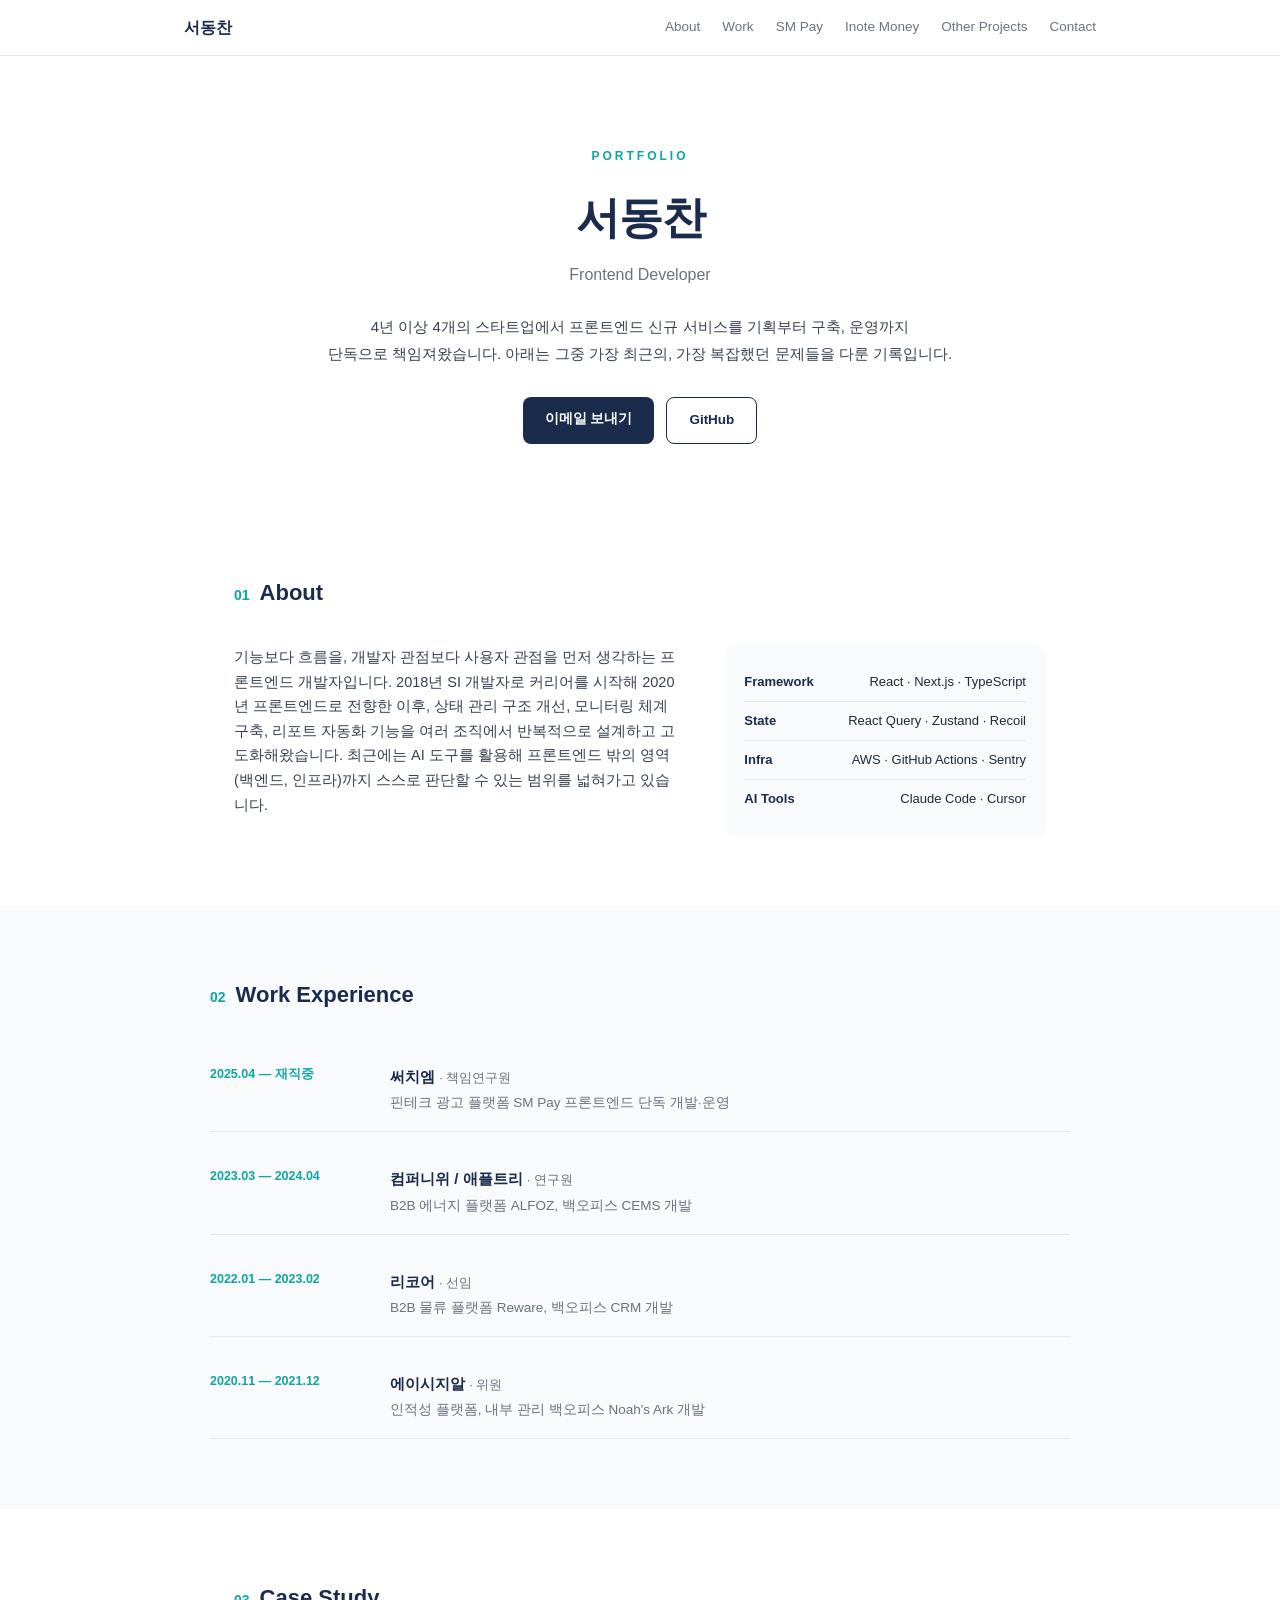
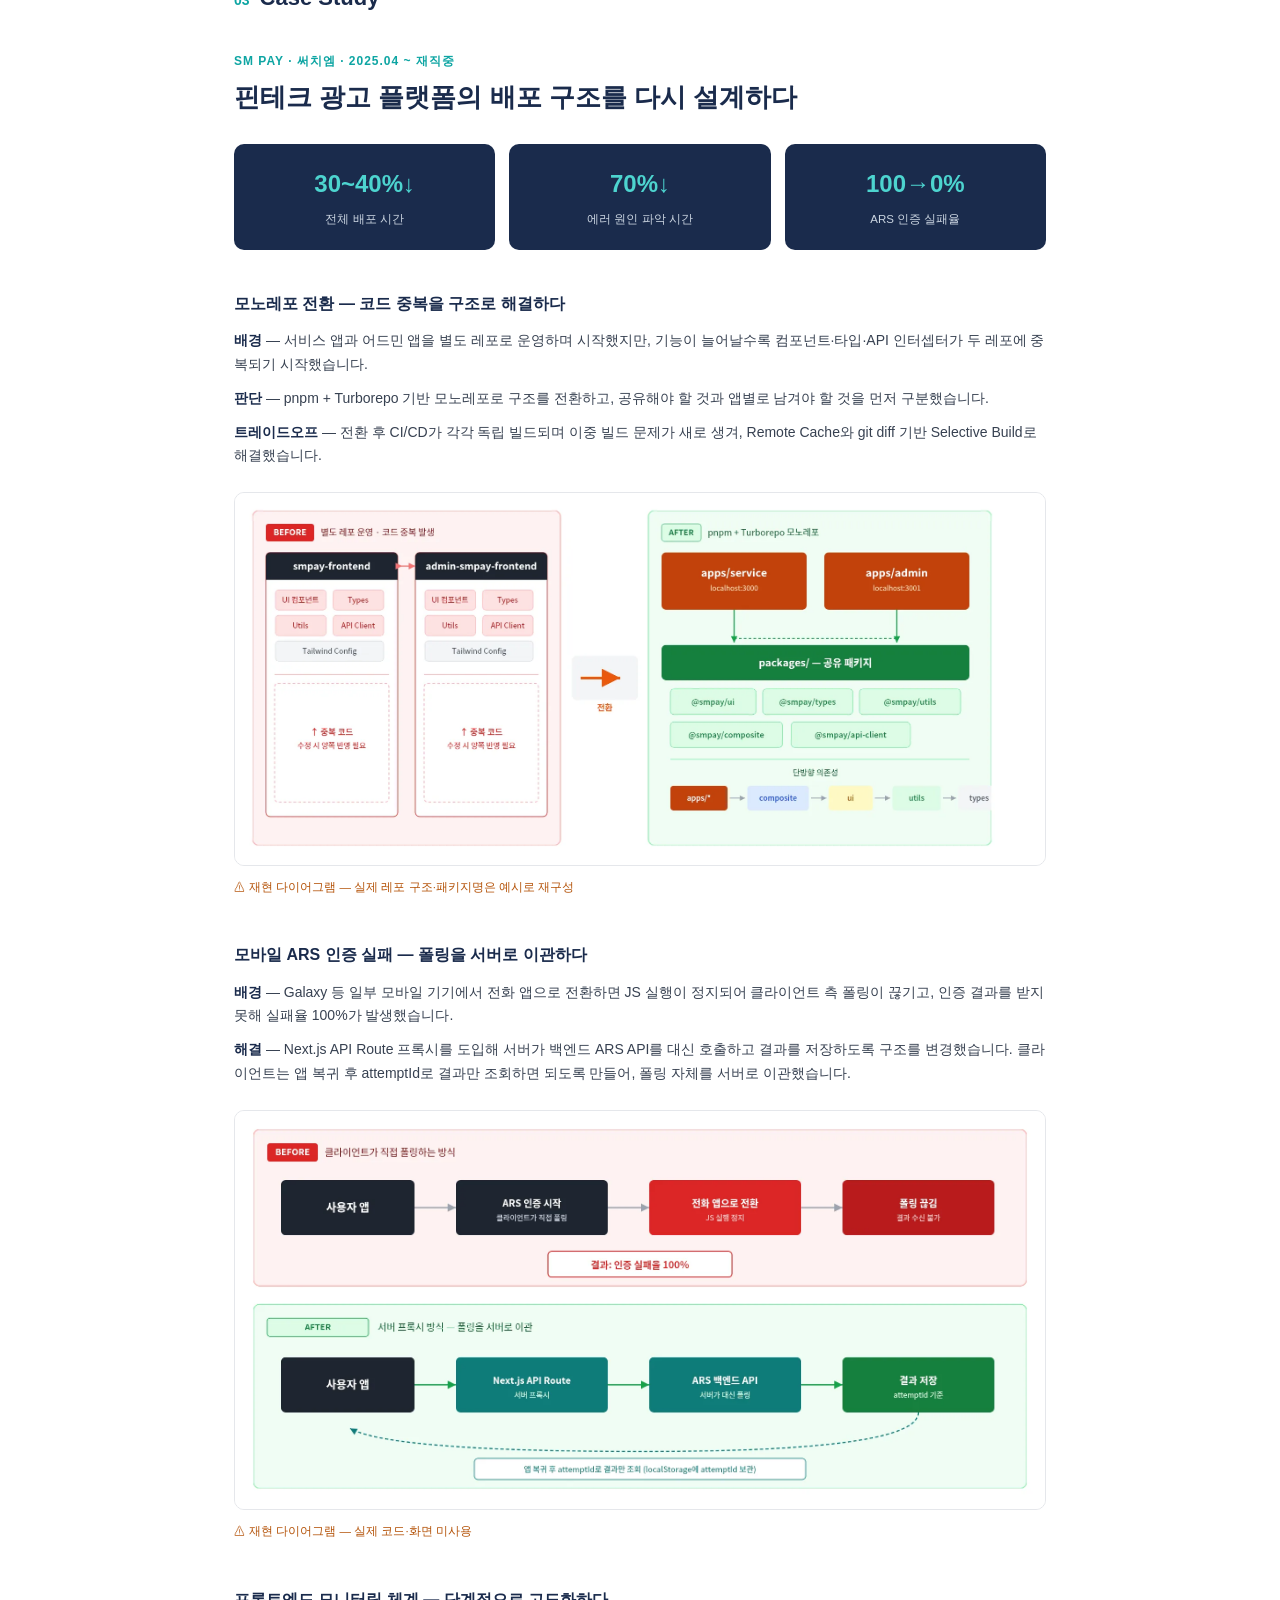
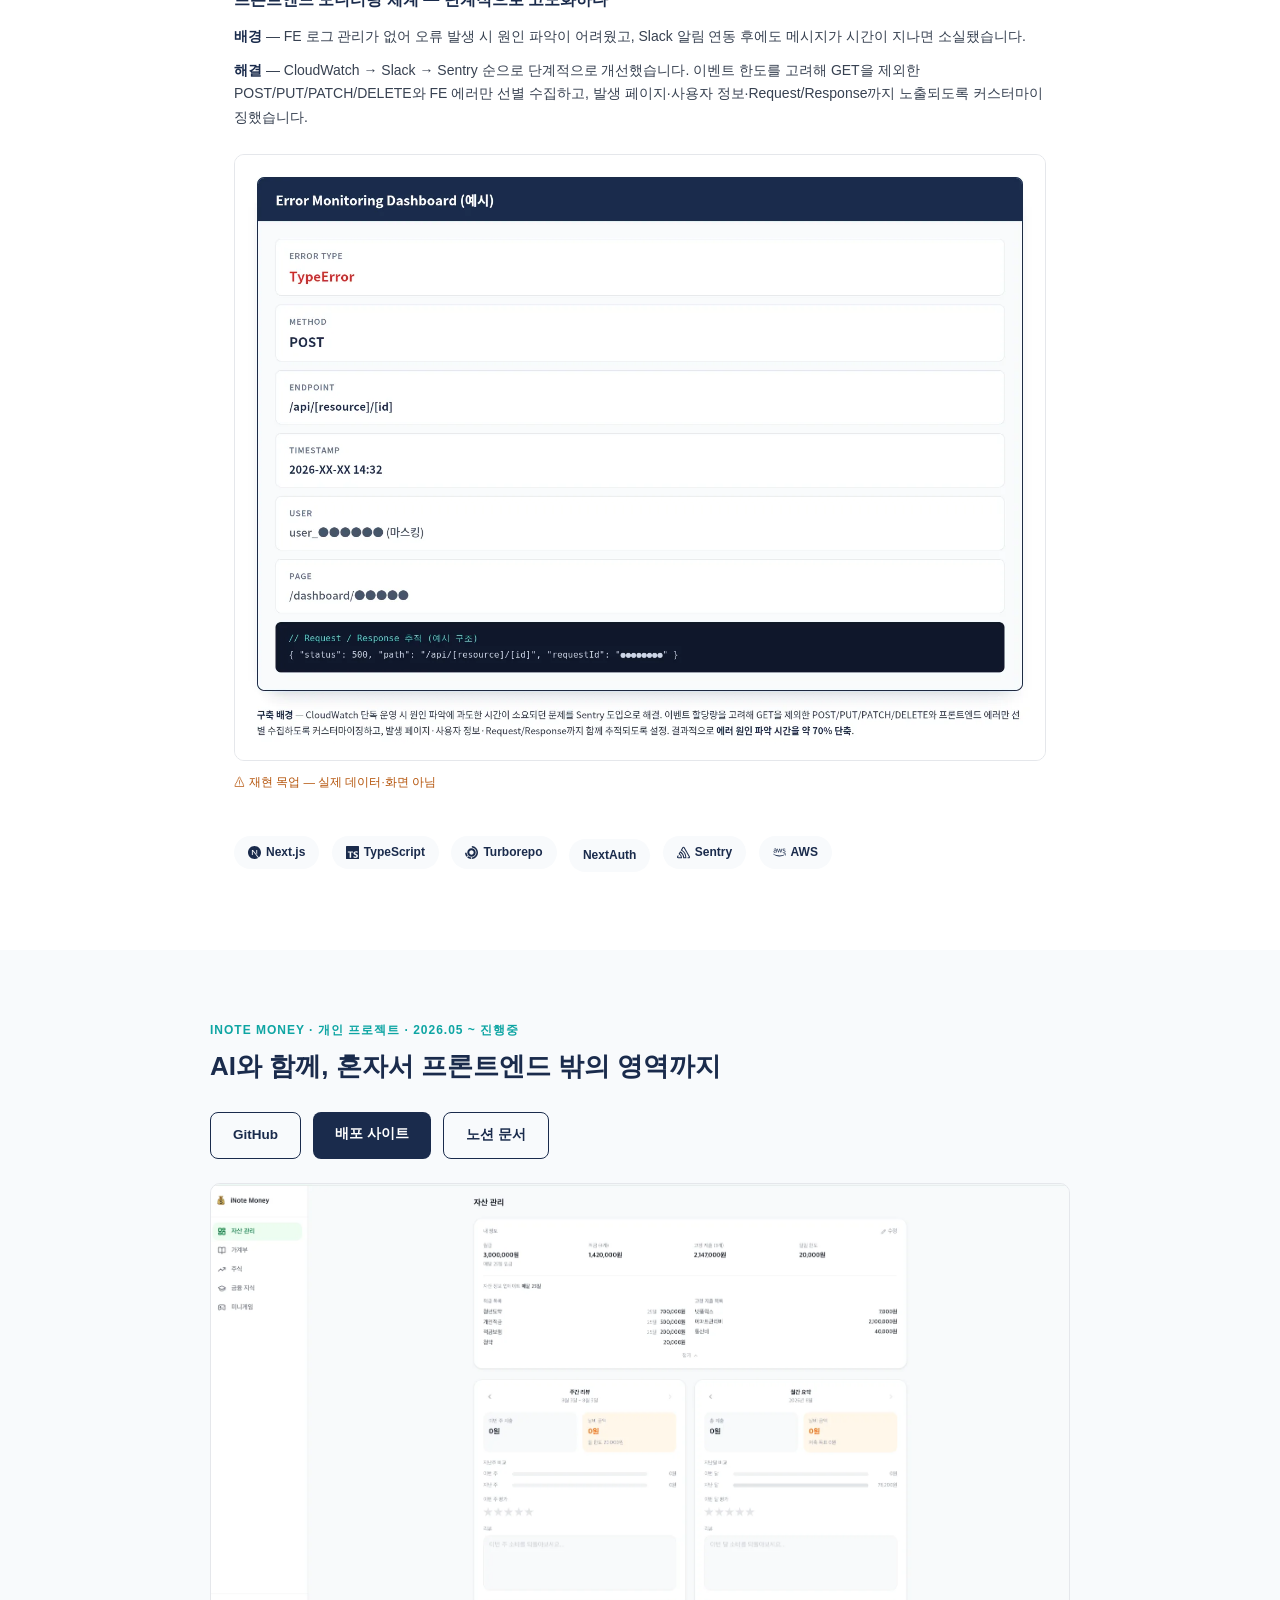
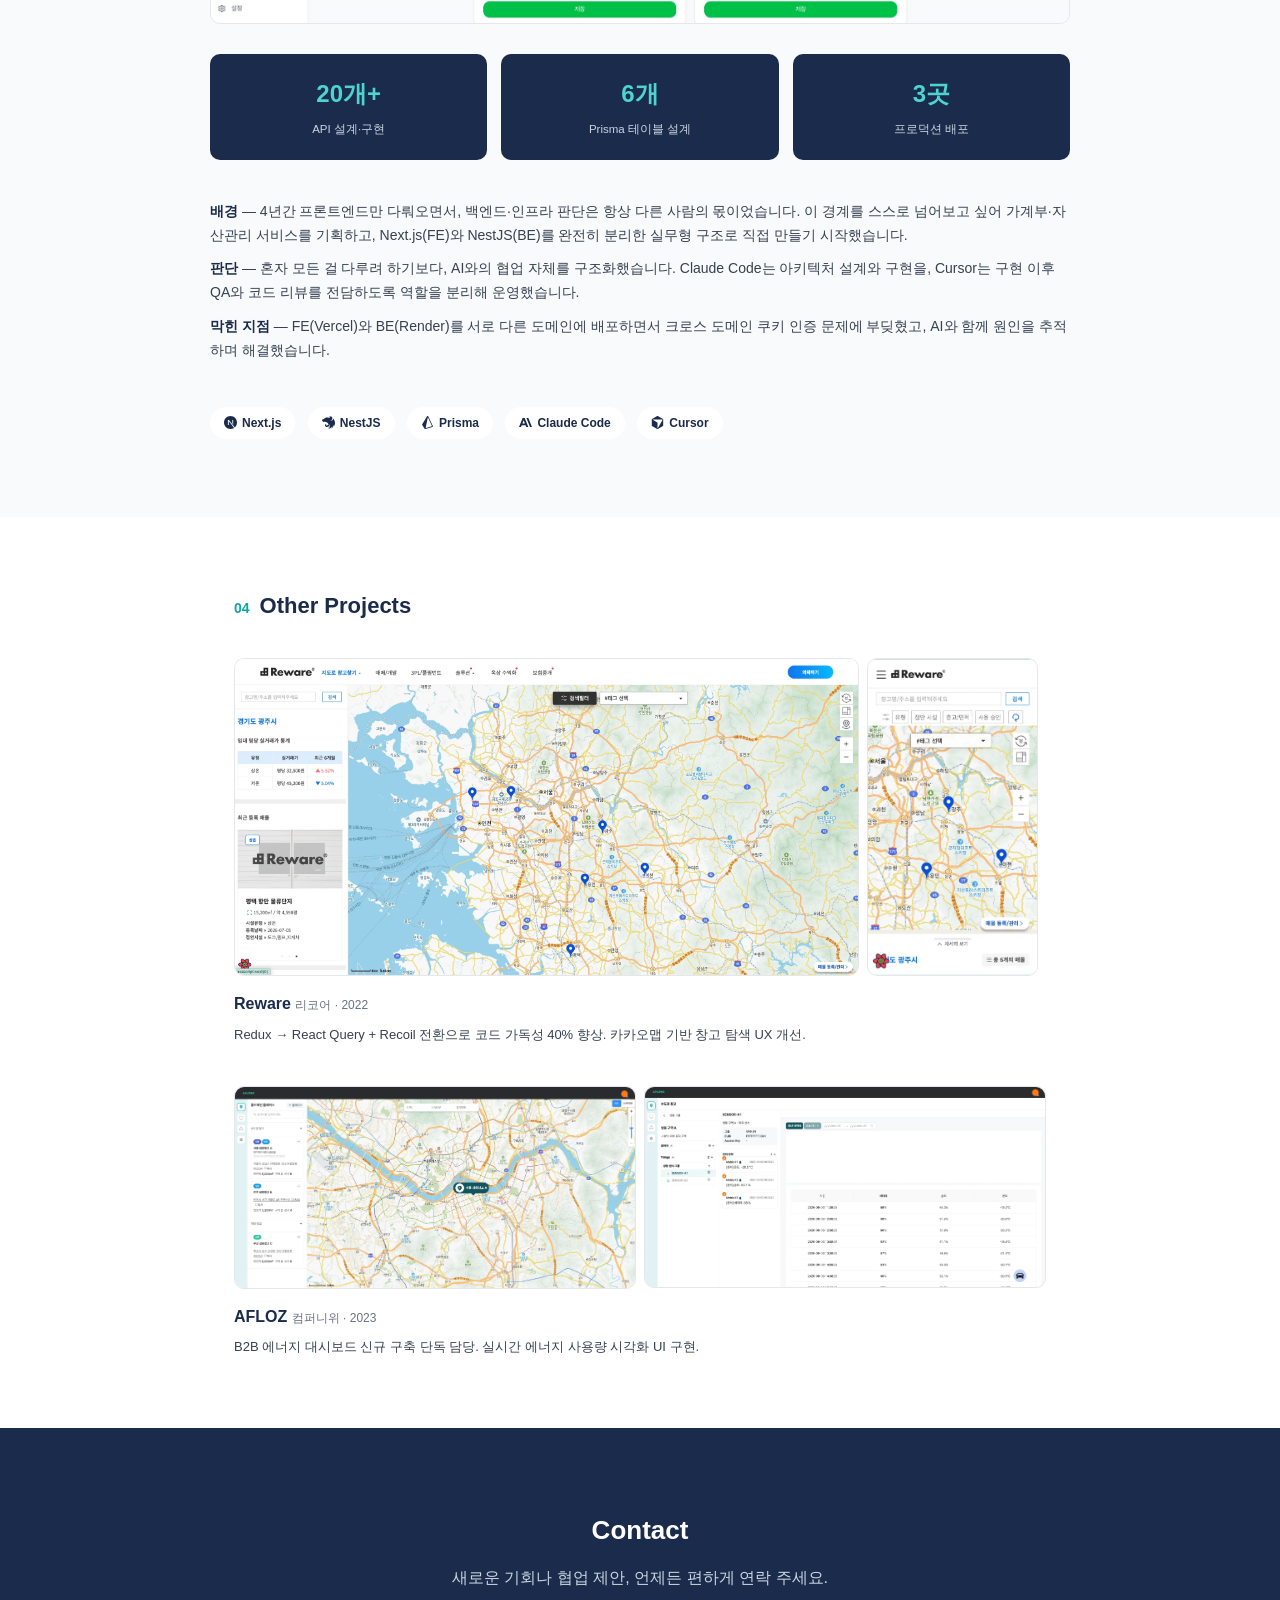
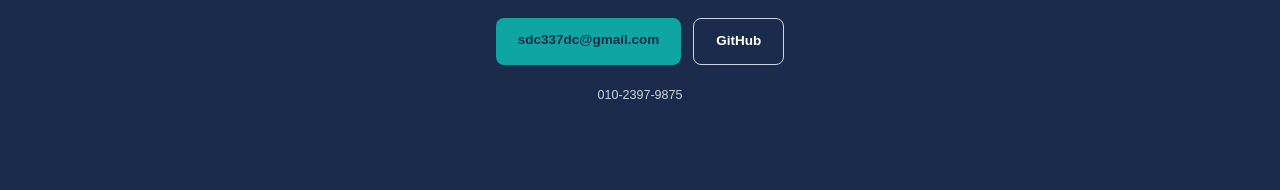
==== v1/index.html @ 62ad6434 "feat: 새 템플릿 스타일 메인 페이지로 교체, 기존 디자인은 /v1로 이동 - 이미지 자산을 PNG에서 WebP로 전환 (약 22.6MB → 886KB, 96% 절감), laz" ====
<!DOCTYPE html>
<html lang="ko">
<head>
<meta charset="UTF-8">
<meta name="viewport" content="width=device-width, initial-scale=1.0">
<title>서동찬 | Frontend Developer Portfolio</title>
<link rel="stylesheet" href="../style.css?v=5">
</head>
<body>

<nav id="navbar">
  <div class="nav-inner">
    <a href="#top" class="logo">서동찬</a>
    <div class="nav-links">
      <a href="#about">About</a>
      <a href="#work">Work</a>
      <a href="#smpay">SM Pay</a>
      <a href="#inote">Inote Money</a>
      <a href="#others">Other Projects</a>
      <a href="#contact">Contact</a>
    </div>
  </div>
</nav>

<header id="top" class="hero">
  <p class="eyebrow">PORTFOLIO</p>
  <h1>서동찬</h1>
  <p class="role">Frontend Developer</p>
  <p class="statement">
    4년 이상 4개의 스타트업에서 프론트엔드 신규 서비스를 기획부터 구축, 운영까지<br class="br-desktop">
    단독으로 책임져왔습니다. 아래는 그중 가장 최근의, 가장 복잡했던 문제들을 다룬 기록입니다.
  </p>
  <div class="hero-links">
    <a href="mailto:sdc337dc@gmail.com" class="btn btn-primary">이메일 보내기</a>
    <a href="https://github.com/seo337dc" target="_blank" class="btn btn-ghost">GitHub</a>
  </div>
</header>

<section id="about" class="section">
  <h2 class="section-title"><span class="num">01</span> About</h2>
  <div class="about-grid">
    <p class="about-text">
      기능보다 흐름을, 개발자 관점보다 사용자 관점을 먼저 생각하는 프론트엔드 개발자입니다.
      2018년 SI 개발자로 커리어를 시작해 2020년 프론트엔드로 전향한 이후, 상태 관리 구조 개선,
      모니터링 체계 구축, 리포트 자동화 기능을 여러 조직에서 반복적으로 설계하고 고도화해왔습니다.
      최근에는 AI 도구를 활용해 프론트엔드 밖의 영역(백엔드, 인프라)까지 스스로 판단할 수 있는 범위를
      넓혀가고 있습니다.
    </p>
    <div class="skills-compact">
      <div class="skill-row"><span class="skill-label">Framework</span><span>React · Next.js · TypeScript</span></div>
      <div class="skill-row"><span class="skill-label">State</span><span>React Query · Zustand · Recoil</span></div>
      <div class="skill-row"><span class="skill-label">Infra</span><span>AWS · GitHub Actions · Sentry</span></div>
      <div class="skill-row"><span class="skill-label">AI Tools</span><span>Claude Code · Cursor</span></div>
    </div>
  </div>
</section>

<section id="work" class="section alt">
  <h2 class="section-title"><span class="num">02</span> Work Experience</h2>
  <div class="timeline">
    <div class="timeline-item">
      <div class="timeline-period">2025.04 — 재직중</div>
      <div class="timeline-body">
        <div class="timeline-company">써치엠 <span>· 책임연구원</span></div>
        <div class="timeline-desc">핀테크 광고 플랫폼 SM Pay 프론트엔드 단독 개발·운영</div>
      </div>
    </div>
    <div class="timeline-item">
      <div class="timeline-period">2023.03 — 2024.04</div>
      <div class="timeline-body">
        <div class="timeline-company">컴퍼니위 / 애플트리 <span>· 연구원</span></div>
        <div class="timeline-desc">B2B 에너지 플랫폼 ALFOZ, 백오피스 CEMS 개발</div>
      </div>
    </div>
    <div class="timeline-item">
      <div class="timeline-period">2022.01 — 2023.02</div>
      <div class="timeline-body">
        <div class="timeline-company">리코어 <span>· 선임</span></div>
        <div class="timeline-desc">B2B 물류 플랫폼 Reware, 백오피스 CRM 개발</div>
      </div>
    </div>
    <div class="timeline-item">
      <div class="timeline-period">2020.11 — 2021.12</div>
      <div class="timeline-body">
        <div class="timeline-company">에이시지알 <span>· 위원</span></div>
        <div class="timeline-desc">인적성 플랫폼, 내부 관리 백오피스 Noah's Ark 개발</div>
      </div>
    </div>
  </div>
</section>

<!-- CASE STUDY 1: SM PAY -->
<section id="smpay" class="section case-study">
  <h2 class="section-title"><span class="num">03</span> Case Study</h2>
  <p class="case-label">SM PAY · 써치엠 · 2025.04 ~ 재직중</p>
  <h3 class="case-title">핀테크 광고 플랫폼의 배포 구조를 다시 설계하다</h3>

  <div class="impact-row">
    <div class="impact-box"><div class="num">30~40%↓</div><div class="desc">전체 배포 시간</div></div>
    <div class="impact-box"><div class="num">70%↓</div><div class="desc">에러 원인 파악 시간</div></div>
    <div class="impact-box"><div class="num">100→0%</div><div class="desc">ARS 인증 실패율</div></div>
  </div>

  <div class="narrative-block">
    <h4>모노레포 전환 — 코드 중복을 구조로 해결하다</h4>
    <p><b>배경</b> — 서비스 앱과 어드민 앱을 별도 레포로 운영하며 시작했지만, 기능이 늘어날수록 컴포넌트·타입·API 인터셉터가 두 레포에 중복되기 시작했습니다.</p>
    <p><b>판단</b> — pnpm + Turborepo 기반 모노레포로 구조를 전환하고, 공유해야 할 것과 앱별로 남겨야 할 것을 먼저 구분했습니다.</p>
    <p><b>트레이드오프</b> — 전환 후 CI/CD가 각각 독립 빌드되며 이중 빌드 문제가 새로 생겨, Remote Cache와 git diff 기반 Selective Build로 해결했습니다.</p>
    <img src="../assets/diagram-monorepo.webp" alt="모노레포 Before/After 구조 다이어그램" class="diagram" loading="lazy">
    <p class="caption">⚠ 재현 다이어그램 — 실제 레포 구조·패키지명은 예시로 재구성</p>
  </div>

  <div class="narrative-block">
    <h4>모바일 ARS 인증 실패 — 폴링을 서버로 이관하다</h4>
    <p><b>배경</b> — Galaxy 등 일부 모바일 기기에서 전화 앱으로 전환하면 JS 실행이 정지되어 클라이언트 측 폴링이 끊기고, 인증 결과를 받지 못해 실패율 100%가 발생했습니다.</p>
    <p><b>해결</b> — Next.js API Route 프록시를 도입해 서버가 백엔드 ARS API를 대신 호출하고 결과를 저장하도록 구조를 변경했습니다. 클라이언트는 앱 복귀 후 attemptId로 결과만 조회하면 되도록 만들어, 폴링 자체를 서버로 이관했습니다.</p>
    <img src="../assets/diagram-ars.webp" alt="ARS 인증 흐름 다이어그램" class="diagram" loading="lazy">
    <p class="caption">⚠ 재현 다이어그램 — 실제 코드·화면 미사용</p>
  </div>

  <div class="narrative-block">
    <h4>프론트엔드 모니터링 체계 — 단계적으로 고도화하다</h4>
    <p><b>배경</b> — FE 로그 관리가 없어 오류 발생 시 원인 파악이 어려웠고, Slack 알림 연동 후에도 메시지가 시간이 지나면 소실됐습니다.</p>
    <p><b>해결</b> — CloudWatch → Slack → Sentry 순으로 단계적으로 개선했습니다. 이벤트 한도를 고려해 GET을 제외한 POST/PUT/PATCH/DELETE와 FE 에러만 선별 수집하고, 발생 페이지·사용자 정보·Request/Response까지 노출되도록 커스터마이징했습니다.</p>
    <img src="../assets/diagram-monitoring.webp" alt="모니터링 대시보드 개념 목업" class="diagram" loading="lazy">
    <p class="caption">⚠ 재현 목업 — 실제 데이터·화면 아님</p>
  </div>

  <div class="tags">
    <span class="tag"><svg viewBox="0 0 24 24" aria-hidden="true"><path d="M18.665 21.978C16.758 23.255 14.465 24 12 24 5.377 24 0 18.623 0 12S5.377 0 12 0s12 5.377 12 12c0 3.583-1.574 6.801-4.067 9.001L9.219 7.2H7.2v9.596h1.615V9.251l9.85 12.727Zm-3.332-8.533 1.6 2.061V7.2h-1.6v6.245Z"/></svg>Next.js</span>
    <span class="tag"><svg viewBox="0 0 24 24" aria-hidden="true"><path d="M1.125 0C.502 0 0 .502 0 1.125v21.75C0 23.498.502 24 1.125 24h21.75c.623 0 1.125-.502 1.125-1.125V1.125C24 .502 23.498 0 22.875 0zm17.363 9.75c.612 0 1.154.037 1.627.111a6.38 6.38 0 0 1 1.306.34v2.458a3.95 3.95 0 0 0-.643-.361 5.093 5.093 0 0 0-.717-.26 5.453 5.453 0 0 0-1.426-.2c-.3 0-.573.028-.819.086a2.1 2.1 0 0 0-.623.242c-.17.104-.3.229-.393.374a.888.888 0 0 0-.14.49c0 .196.053.373.156.529.104.156.252.304.443.444s.423.276.696.41c.273.135.582.274.926.416.47.197.892.407 1.266.628.374.222.695.473.963.753.268.279.472.598.614.957.142.359.214.776.214 1.253 0 .657-.125 1.21-.373 1.656a3.033 3.033 0 0 1-1.012 1.085 4.38 4.38 0 0 1-1.487.596c-.566.12-1.163.18-1.79.18a9.916 9.916 0 0 1-1.84-.164 5.544 5.544 0 0 1-1.512-.493v-2.63a5.033 5.033 0 0 0 3.237 1.2c.333 0 .624-.03.872-.09.249-.06.456-.144.623-.25.166-.108.29-.234.373-.38a1.023 1.023 0 0 0-.074-1.089 2.12 2.12 0 0 0-.537-.5 5.597 5.597 0 0 0-.807-.444 27.72 27.72 0 0 0-1.007-.436c-.918-.383-1.602-.852-2.053-1.405-.45-.553-.676-1.222-.676-2.005 0-.614.123-1.141.369-1.582.246-.441.58-.804 1.004-1.089a4.494 4.494 0 0 1 1.47-.629 7.536 7.536 0 0 1 1.77-.201zm-15.113.188h9.563v2.166H9.506v9.646H6.789v-9.646H3.375z"/></svg>TypeScript</span>
    <span class="tag"><svg viewBox="0 0 24 24" aria-hidden="true"><path d="M11.9906 4.1957c-4.2998 0-7.7981 3.501-7.7981 7.8043s3.4983 7.8043 7.7981 7.8043c4.2999 0 7.7982-3.501 7.7982-7.8043s-3.4983-7.8043-7.7982-7.8043m0 11.843c-2.229 0-4.0356-1.8079-4.0356-4.0387s1.8065-4.0387 4.0356-4.0387S16.0262 9.7692 16.0262 12s-1.8065 4.0388-4.0356 4.0388m.6534-13.1249V0C18.9726.3386 24 5.5822 24 12s-5.0274 11.66-11.356 12v-2.9139c4.7167-.3372 8.4516-4.2814 8.4516-9.0861s-3.735-8.749-8.4516-9.0861M5.113 17.9586c-1.2502-1.4446-2.0562-3.2845-2.2-5.3046H0c.151 2.8266 1.2808 5.3917 3.051 7.3668l2.0606-2.0622zM11.3372 24v-2.9139c-2.02-.1439-3.8584-.949-5.3019-2.2018l-2.0606 2.0623c1.975 1.773 4.538 2.9022 7.361 3.0534z"/></svg>Turborepo</span>
    <span class="tag">NextAuth</span>
    <span class="tag"><svg viewBox="0 0 24 24" aria-hidden="true"><path d="M13.91 2.505c-.873-1.448-2.972-1.448-3.844 0L6.904 7.92a15.478 15.478 0 0 1 8.53 12.811h-2.221A13.301 13.301 0 0 0 5.784 9.814l-2.926 5.06a7.65 7.65 0 0 1 4.435 5.848H2.194a.365.365 0 0 1-.298-.534l1.413-2.402a5.16 5.16 0 0 0-1.614-.913L.296 19.275a2.182 2.182 0 0 0 .812 2.999 2.24 2.24 0 0 0 1.086.288h6.983a9.322 9.322 0 0 0-3.845-8.318l1.11-1.922a11.47 11.47 0 0 1 4.95 10.24h5.915a17.242 17.242 0 0 0-7.885-15.28l2.244-3.845a.37.37 0 0 1 .504-.13c.255.14 9.75 16.708 9.928 16.9a.365.365 0 0 1-.327.543h-2.287c.029.612.029 1.223 0 1.831h2.297a2.206 2.206 0 0 0 1.922-3.31z"/></svg>Sentry</span>
    <span class="tag"><svg viewBox="0 0 24 24" aria-hidden="true"><path d="M6.763 10.036c0 .296.032.535.088.71.064.176.144.368.256.576.04.063.056.127.056.183 0 .08-.048.16-.152.24l-.503.335a.383.383 0 0 1-.208.072c-.08 0-.16-.04-.239-.112a2.47 2.47 0 0 1-.287-.375 6.18 6.18 0 0 1-.248-.471c-.622.734-1.405 1.101-2.347 1.101-.67 0-1.205-.191-1.596-.574-.391-.384-.59-.894-.59-1.533 0-.678.239-1.23.726-1.644.487-.415 1.133-.623 1.955-.623.272 0 .551.024.846.064.296.04.6.104.918.176v-.583c0-.607-.127-1.03-.375-1.277-.255-.248-.686-.367-1.3-.367-.28 0-.568.031-.863.103-.295.072-.583.16-.862.272a2.287 2.287 0 0 1-.28.104.488.488 0 0 1-.127.023c-.112 0-.168-.08-.168-.247v-.391c0-.128.016-.224.056-.28a.597.597 0 0 1 .224-.167c.279-.144.614-.264 1.005-.36a4.84 4.84 0 0 1 1.246-.151c.95 0 1.644.216 2.091.647.439.43.662 1.085.662 1.963v2.586zm-3.24 1.214c.263 0 .534-.048.822-.144.287-.096.543-.271.758-.51.128-.152.224-.32.272-.512.047-.191.08-.423.08-.694v-.335a6.66 6.66 0 0 0-.735-.136 6.02 6.02 0 0 0-.75-.048c-.535 0-.926.104-1.19.32-.263.215-.39.518-.39.917 0 .375.095.655.295.846.191.2.47.296.838.296zm6.41.862c-.144 0-.24-.024-.304-.08-.064-.048-.12-.16-.168-.311L7.586 5.55a1.398 1.398 0 0 1-.072-.32c0-.128.064-.2.191-.2h.783c.151 0 .255.025.31.08.065.048.113.16.16.312l1.342 5.284 1.245-5.284c.04-.16.088-.264.151-.312a.549.549 0 0 1 .32-.08h.638c.152 0 .256.025.32.08.063.048.12.16.151.312l1.261 5.348 1.381-5.348c.048-.16.104-.264.16-.312a.52.52 0 0 1 .311-.08h.743c.127 0 .2.065.2.2 0 .04-.009.08-.017.128a1.137 1.137 0 0 1-.056.2l-1.923 6.17c-.048.16-.104.263-.168.311a.51.51 0 0 1-.303.08h-.687c-.151 0-.255-.024-.32-.08-.063-.056-.119-.16-.15-.32l-1.238-5.148-1.23 5.14c-.04.16-.087.264-.15.32-.065.056-.177.08-.32.08zm10.256.215c-.415 0-.83-.048-1.229-.143-.399-.096-.71-.2-.918-.32-.128-.071-.215-.151-.247-.223a.563.563 0 0 1-.048-.224v-.407c0-.167.064-.247.183-.247.048 0 .096.008.144.024.048.016.12.048.2.08.271.12.566.215.878.279.319.064.63.096.95.096.502 0 .894-.088 1.165-.264a.86.86 0 0 0 .415-.758.777.777 0 0 0-.215-.559c-.144-.151-.416-.287-.807-.415l-1.157-.36c-.583-.183-1.014-.454-1.277-.813a1.902 1.902 0 0 1-.4-1.158c0-.335.073-.63.216-.886.144-.255.335-.479.575-.654.24-.184.51-.32.83-.415.32-.096.655-.136 1.006-.136.175 0 .359.008.535.032.183.024.35.056.518.088.16.04.312.08.455.127.144.048.256.096.336.144a.69.69 0 0 1 .24.2.43.43 0 0 1 .071.263v.375c0 .168-.064.256-.184.256a.83.83 0 0 1-.303-.096 3.652 3.652 0 0 0-1.532-.311c-.455 0-.815.071-1.062.223-.248.152-.375.383-.375.71 0 .224.08.416.24.567.159.152.454.304.877.44l1.134.358c.574.184.99.44 1.237.767.247.327.367.702.367 1.117 0 .343-.072.655-.207.926-.144.272-.336.511-.583.703-.248.2-.543.343-.886.447-.36.111-.734.167-1.142.167zM21.698 16.207c-2.626 1.94-6.442 2.969-9.722 2.969-4.598 0-8.74-1.7-11.87-4.526-.247-.223-.024-.527.272-.351 3.384 1.963 7.559 3.153 11.877 3.153 2.914 0 6.114-.607 9.06-1.852.439-.2.814.287.383.607zM22.792 14.961c-.336-.43-2.22-.207-3.074-.103-.255.032-.295-.192-.063-.36 1.5-1.053 3.967-.75 4.254-.399.287.36-.08 2.826-1.485 4.007-.215.184-.423.088-.327-.151.32-.79 1.03-2.57.695-2.994z"/></svg>AWS</span>
  </div>
</section>

<!-- CASE STUDY 2: INOTE MONEY -->
<section id="inote" class="section case-study alt">
  <p class="case-label">INOTE MONEY · 개인 프로젝트 · 2026.05 ~ 진행중</p>
  <h3 class="case-title">AI와 함께, 혼자서 프론트엔드 밖의 영역까지</h3>

  <div class="hero-links" style="justify-content: flex-start; margin: 16px auto 24px;">
    <a href="https://github.com/seo337dc/inote-money" target="_blank" class="btn btn-ghost">GitHub</a>
    <a href="https://inote-money.vercel.app/" target="_blank" class="btn btn-primary">배포 사이트</a>
    <a href="https://glow-behavior-7ca.notion.site/Inote-money-35ab5151f22f8048b08cdc6ee8c38253" target="_blank" class="btn btn-ghost">노션 문서</a>
  </div>

  <img src="../assets/inote-dashboard.webp" alt="iNote Money 자산 관리 대시보드 화면" class="diagram" loading="lazy" style="display: block; margin-bottom: 30px;">

  <div class="impact-row">
    <div class="impact-box"><div class="num">20개+</div><div class="desc">API 설계·구현</div></div>
    <div class="impact-box"><div class="num">6개</div><div class="desc">Prisma 테이블 설계</div></div>
    <div class="impact-box"><div class="num">3곳</div><div class="desc">프로덕션 배포</div></div>
  </div>

  <div class="narrative-block">
    <p><b>배경</b> — 4년간 프론트엔드만 다뤄오면서, 백엔드·인프라 판단은 항상 다른 사람의 몫이었습니다. 이 경계를 스스로 넘어보고 싶어 가계부·자산관리 서비스를 기획하고, Next.js(FE)와 NestJS(BE)를 완전히 분리한 실무형 구조로 직접 만들기 시작했습니다.</p>
    <p><b>판단</b> — 혼자 모든 걸 다루려 하기보다, AI와의 협업 자체를 구조화했습니다. Claude Code는 아키텍처 설계와 구현을, Cursor는 구현 이후 QA와 코드 리뷰를 전담하도록 역할을 분리해 운영했습니다.</p>
    <p><b>막힌 지점</b> — FE(Vercel)와 BE(Render)를 서로 다른 도메인에 배포하면서 크로스 도메인 쿠키 인증 문제에 부딪혔고, AI와 함께 원인을 추적하며 해결했습니다.</p>
  </div>

  <div class="tags">
    <span class="tag"><svg viewBox="0 0 24 24" aria-hidden="true"><path d="M18.665 21.978C16.758 23.255 14.465 24 12 24 5.377 24 0 18.623 0 12S5.377 0 12 0s12 5.377 12 12c0 3.583-1.574 6.801-4.067 9.001L9.219 7.2H7.2v9.596h1.615V9.251l9.85 12.727Zm-3.332-8.533 1.6 2.061V7.2h-1.6v6.245Z"/></svg>Next.js</span>
    <span class="tag"><svg viewBox="0 0 24 24" aria-hidden="true"><path d="M14.131.047c-.173 0-.334.037-.483.087.316.21.49.49.576.806.007.043.019.074.025.117a.681.681 0 0 1 .013.112c.024.545-.143.614-.26.936-.18.415-.13.861.086 1.22a.74.74 0 0 0 .074.137c-.235-1.568 1.073-1.803 1.314-2.293.019-.428-.334-.713-.613-.911a1.37 1.37 0 0 0-.732-.21zM16.102.4c-.024.143-.006.106-.012.18-.006.05-.006.112-.012.161-.013.05-.025.1-.044.149-.012.05-.03.1-.05.149l-.067.142c-.02.025-.031.05-.05.075l-.037.055a2.152 2.152 0 0 1-.093.124c-.037.038-.068.081-.112.112v.006c-.037.031-.074.068-.118.1-.13.099-.278.173-.415.266-.043.03-.087.056-.124.093a.906.906 0 0 0-.118.099c-.043.037-.074.074-.111.118-.031.037-.068.08-.093.124a1.582 1.582 0 0 0-.087.13c-.025.05-.043.093-.068.142-.019.05-.037.093-.05.143a2.007 2.007 0 0 0-.043.155c-.006.025-.006.056-.012.08-.007.025-.007.05-.013.075 0 .05-.006.105-.006.155 0 .037 0 .074.006.111 0 .05.006.1.019.155.006.05.018.1.03.15.02.049.032.098.05.148.013.03.031.062.044.087l-1.426-.552c-.241-.068-.477-.13-.719-.186l-.39-.093c-.372-.074-.75-.13-1.128-.167-.013 0-.019-.006-.031-.006A11.082 11.082 0 0 0 8.9 2.855c-.378.025-.756.074-1.134.136a12.45 12.45 0 0 0-.837.174l-.279.074c-.092.037-.18.08-.266.118l-.205.093c-.012.006-.024.006-.03.012-.063.031-.118.056-.174.087a2.738 2.738 0 0 0-.236.118c-.043.018-.086.043-.124.062a.559.559 0 0 1-.055.03c-.056.032-.112.063-.162.094a1.56 1.56 0 0 0-.148.093c-.044.03-.087.055-.124.086-.006.007-.013.007-.019.013-.037.025-.08.056-.118.087l-.012.012-.093.074c-.012.007-.025.019-.037.025-.031.025-.062.056-.093.08-.006.013-.019.02-.025.025-.037.038-.074.069-.111.106-.007 0-.007.006-.013.012a1.742 1.742 0 0 0-.111.106c-.007.006-.007.012-.013.012a1.454 1.454 0 0 0-.093.1c-.012.012-.03.024-.043.036a1.374 1.374 0 0 1-.106.112c-.006.012-.018.019-.024.03-.05.05-.093.1-.143.15l-.018.018c-.1.106-.205.211-.317.304-.111.1-.229.192-.347.273a3.777 3.777 0 0 1-.762.421c-.13.056-.267.106-.403.149-.26.056-.527.161-.756.18-.05 0-.105.012-.155.018l-.155.037-.149.056c-.05.019-.099.044-.148.068-.044.031-.093.056-.137.087a1.011 1.011 0 0 0-.124.106c-.043.03-.087.074-.124.111-.037.043-.074.08-.105.124-.031.05-.068.093-.093.143a1.092 1.092 0 0 0-.087.142c-.025.056-.05.106-.068.161-.019.05-.037.106-.056.161-.012.05-.025.1-.03.15 0 .005-.007.012-.007.018-.012.056-.012.13-.019.167C.006 7.95 0 7.986 0 8.03a.657.657 0 0 0 .074.31v.006c.019.037.044.075.069.112.024.037.05.074.08.111.031.031.068.069.106.1a.906.906 0 0 0 .117.099c.149.13.186.173.378.272.031.019.062.031.1.05.006 0 .012.006.018.006 0 .013 0 .019.006.031a1.272 1.272 0 0 0 .08.298c.02.037.032.074.05.111.007.013.013.025.02.031.024.05.049.093.073.137l.093.13c.031.037.069.08.106.118.037.037.074.068.118.105 0 0 .006.006.012.006.037.031.074.062.112.087a.986.986 0 0 0 .136.08c.043.025.093.05.142.069a.73.73 0 0 0 .124.043c.007.006.013.006.025.012.025.007.056.013.08.019-.018.335-.024.65.026.762.055.124.328-.254.6-.688-.036.428-.061.93 0 1.079.069.155.44-.329.763-.862 4.395-1.016 8.405 2.02 8.826 6.31-.08-.67-.905-1.041-1.283-.948-.186.458-.502 1.047-1.01 1.413.043-.41.025-.83-.062-1.24a4.009 4.009 0 0 1-.769 1.562c-.588.043-1.177-.242-1.487-.67-.025-.018-.031-.055-.05-.08-.018-.043-.037-.087-.05-.13a.515.515 0 0 1-.037-.13c-.006-.044-.006-.087-.006-.137v-.093a.992.992 0 0 1 .031-.13c.013-.043.025-.086.044-.13.024-.043.043-.087.074-.13.105-.298.105-.54-.087-.682a.706.706 0 0 0-.118-.062c-.024-.006-.055-.018-.08-.025l-.05-.018a.847.847 0 0 0-.13-.031.472.472 0 0 0-.13-.019 1.01 1.01 0 0 0-.136-.012c-.031 0-.062.006-.093.006a.484.484 0 0 0-.137.019c-.043.006-.086.012-.13.024a1.068 1.068 0 0 0-.13.044c-.043.018-.08.037-.124.056-.037.018-.074.043-.118.062-1.444.942-.582 3.148.403 3.787-.372.068-.75.148-.855.229l-.013.012c.267.161.546.298.837.416.397.13.818.247 1.004.297v.006a5.996 5.996 0 0 0 1.562.112c2.746-.192 4.996-2.281 5.405-5.033l.037.161c.019.112.043.23.056.347v.006c.012.056.018.112.025.162v.024c.006.056.012.112.012.162.006.068.012.136.012.204v.1c0 .03.007.067.007.098 0 .038-.007.075-.007.112v.087c0 .043-.006.08-.006.124 0 .025 0 .05-.006.08 0 .044-.006.087-.006.137-.006.018-.006.037-.006.055l-.02.143c0 .019 0 .037-.005.056-.007.062-.019.118-.025.18v.012l-.037.174v.018l-.037.167c0 .007-.007.02-.007.025a1.663 1.663 0 0 1-.043.168v.018c-.019.062-.037.118-.05.174-.006.006-.006.012-.006.012l-.056.186c-.024.062-.043.118-.068.18-.025.062-.043.124-.068.18-.025.062-.05.117-.074.18h-.007c-.024.055-.05.117-.08.173a.302.302 0 0 1-.019.043c-.006.006-.006.013-.012.019a5.867 5.867 0 0 1-1.742 2.082c-.05.031-.099.069-.149.106-.012.012-.03.018-.043.03a2.603 2.603 0 0 1-.136.094l.018.037h.007l.26-.037h.006c.161-.025.322-.056.483-.087.044-.006.093-.019.137-.031l.087-.019c.043-.006.086-.018.13-.024.037-.013.074-.02.111-.031.62-.15 1.221-.354 1.798-.595a9.926 9.926 0 0 1-3.85 3.142c.714-.05 1.426-.167 2.114-.366a9.903 9.903 0 0 0 5.857-4.68 9.893 9.893 0 0 1-1.667 3.986 9.758 9.758 0 0 0 1.655-1.376 9.824 9.824 0 0 0 2.61-5.268c.21.98.272 1.99.18 2.987 4.474-6.241.371-12.712-1.346-14.416-.006-.013-.012-.019-.012-.031-.006.006-.006.006-.006.012 0-.006 0-.006-.007-.012 0 .074-.006.148-.012.223a8.34 8.34 0 0 1-.062.415c-.03.136-.068.273-.105.41-.044.13-.093.266-.15.396a5.322 5.322 0 0 1-.185.378 4.735 4.735 0 0 1-.477.688c-.093.111-.192.21-.292.31a3.994 3.994 0 0 1-.18.155l-.142.124a3.459 3.459 0 0 1-.347.241 4.295 4.295 0 0 1-.366.211c-.13.062-.26.118-.39.174a4.364 4.364 0 0 1-.818.223c-.143.025-.285.037-.422.05a4.914 4.914 0 0 1-.297.012 4.66 4.66 0 0 1-.422-.025 3.137 3.137 0 0 1-.421-.062 3.136 3.136 0 0 1-.415-.105h-.007c.137-.013.273-.025.41-.05a4.493 4.493 0 0 0 .818-.223c.136-.05.266-.112.39-.174.13-.062.248-.13.372-.204.118-.08.235-.161.347-.248.112-.087.217-.18.316-.279.105-.093.198-.198.291-.304.093-.111.18-.223.26-.334.013-.019.026-.044.038-.062.062-.1.124-.199.18-.298a4.272 4.272 0 0 0 .334-.775c.044-.13.075-.266.106-.403.025-.142.05-.278.062-.415.012-.142.025-.285.025-.421 0-.1-.007-.199-.013-.298a6.726 6.726 0 0 0-.05-.415 4.493 4.493 0 0 0-.092-.415c-.044-.13-.087-.267-.137-.397-.05-.13-.111-.26-.173-.384-.069-.124-.137-.248-.211-.366a6.843 6.843 0 0 0-.248-.34c-.093-.106-.186-.212-.285-.317a3.878 3.878 0 0 0-.161-.155c-.28-.217-.57-.421-.862-.607a1.154 1.154 0 0 0-.124-.062 2.415 2.415 0 0 0-.589-.26Z"/></svg>NestJS</span>
    <span class="tag"><svg viewBox="0 0 24 24" aria-hidden="true"><path d="M21.8068 18.2848L13.5528.7565c-.207-.4382-.639-.7273-1.1286-.7541-.5023-.0293-.9523.213-1.2062.6253L2.266 15.1271c-.2773.4518-.2718 1.0091.0158 1.4555l4.3759 6.7786c.2608.4046.7127.6388 1.1823.6388.1332 0 .267-.0188.3987-.0577l12.7019-3.7568c.3891-.1151.7072-.3904.8737-.7553s.1633-.7828-.0075-1.1454zm-1.8481.7519L9.1814 22.2242c-.3292.0975-.6448-.1873-.5756-.5194l3.8501-18.4386c.072-.3448.5486-.3996.699-.0803l7.1288 15.138c.1344.2856-.019.6224-.325.7128z"/></svg>Prisma</span>
    <span class="tag"><svg viewBox="0 0 24 24" aria-hidden="true"><path d="M17.3041 3.541h-3.6718l6.696 16.918H24Zm-10.6082 0L0 20.459h3.7442l1.3693-3.5527h7.0052l1.3693 3.5528h3.7442L10.5363 3.5409Zm-.3712 10.2232 2.2914-5.9456 2.2914 5.9456Z"/></svg>Claude Code</span>
    <span class="tag"><svg viewBox="0 0 24 24" aria-hidden="true"><path d="M11.503.131 1.891 5.678a.84.84 0 0 0-.42.726v11.188c0 .3.162.575.42.724l9.609 5.55a1 1 0 0 0 .998 0l9.61-5.55a.84.84 0 0 0 .42-.724V6.404a.84.84 0 0 0-.42-.726L12.497.131a1.01 1.01 0 0 0-.996 0M2.657 6.338h18.55c.263 0 .43.287.297.515L12.23 22.918c-.062.107-.229.064-.229-.06V12.335a.59.59 0 0 0-.295-.51l-9.11-5.257c-.109-.063-.064-.23.061-.23"/></svg>Cursor</span>
  </div>
</section>

<!-- OTHER PROJECTS -->
<section id="others" class="section">
  <h2 class="section-title"><span class="num">04</span> Other Projects</h2>
  <div class="other-grid">
    <div class="other-card">
      <div class="other-shots">
        <img src="../assets/reware.webp" alt="Reware 카카오맵 기반 창고 탐색 화면 (데스크탑)" class="diagram shot-cell wide" loading="lazy">
        <img src="../assets/reware-mobile.webp" alt="Reware 모바일 창고 탐색 화면" class="diagram shot-cell narrow" loading="lazy">
      </div>
      <h4>Reware <span class="other-meta">리코어 · 2022</span></h4>
      <p>Redux → React Query + Recoil 전환으로 코드 가독성 40% 향상. 카카오맵 기반 창고 탐색 UX 개선.</p>
    </div>
    <div class="other-card">
      <div class="other-shots">
        <img src="../assets/afloz-main.webp" alt="AFLOZ 카카오맵 기반 창고 목록 화면" class="diagram shot-cell" loading="lazy">
        <img src="../assets/afloz-dashboard.webp" alt="AFLOZ 센서 상세 대시보드 화면" class="diagram shot-cell" loading="lazy">
      </div>
      <h4>AFLOZ <span class="other-meta">컴퍼니위 · 2023</span></h4>
      <p>B2B 에너지 대시보드 신규 구축 단독 담당. 실시간 에너지 사용량 시각화 UI 구현.</p>
    </div>
  </div>
</section>

<footer id="contact" class="footer">
  <h2>Contact</h2>
  <p>새로운 기회나 협업 제안, 언제든 편하게 연락 주세요.</p>
  <div class="hero-links">
    <a href="mailto:sdc337dc@gmail.com" class="btn btn-primary">sdc337dc@gmail.com</a>
    <a href="https://github.com/seo337dc" target="_blank" class="btn btn-ghost">GitHub</a>
  </div>
  <p class="footer-note">010-2397-9875</p>
</footer>

</body>
</html>
---- style.css ----
:root {
  --navy: #1a2b4c;
  --mint: #0ea5a3;
  --mint-bright: #4dd4cf;
  --text: #1f2937;
  --muted: #6b7280;
  --bg-alt: #f8fafc;
}

* { box-sizing: border-box; margin: 0; padding: 0; }

html { scroll-behavior: smooth; }

body {
  font-family: -apple-system, BlinkMacSystemFont, "Apple SD Gothic Neo", "Malgun Gothic",
    "Pretendard", sans-serif;
  color: var(--text);
  line-height: 1.7;
  background: #fff;
}

/* NAV */
#navbar {
  position: sticky; top: 0; z-index: 100;
  background: rgba(255,255,255,0.9); backdrop-filter: blur(8px);
  border-bottom: 1px solid #e5e7eb;
}
.nav-inner {
  max-width: 960px; margin: 0 auto; padding: 14px 24px;
  display: flex; justify-content: space-between; align-items: center;
}
.logo { font-weight: 700; font-size: 16px; color: var(--navy); text-decoration: none; }
.nav-links { display: flex; gap: 22px; }
.nav-links a { color: var(--muted); text-decoration: none; font-size: 13.5px; font-weight: 500; transition: color 0.15s; }
.nav-links a:hover { color: var(--mint); }

/* HERO */
.hero {
  max-width: 720px; margin: 0 auto; padding: 90px 24px 60px; text-align: center;
}
.eyebrow { color: var(--mint); font-weight: 700; letter-spacing: 3px; font-size: 12px; margin-bottom: 14px; }
.hero h1 { font-size: 44px; color: var(--navy); letter-spacing: -1px; }
.hero .role { font-size: 16px; color: var(--muted); margin-top: 6px; font-weight: 500; }
.hero .statement { margin-top: 24px; font-size: 15px; color: #374151; line-height: 1.8; }
.hero-links { margin-top: 30px; display: flex; gap: 12px; justify-content: center; flex-wrap: wrap; }

.btn {
  display: inline-block; padding: 11px 22px; border-radius: 8px; font-size: 13.5px;
  font-weight: 700; text-decoration: none; transition: transform 0.15s, opacity 0.15s;
}
.btn:hover { transform: translateY(-2px); }
.btn-primary { background: var(--navy); color: white; }
.btn-ghost { background: transparent; color: var(--navy); border: 1.5px solid var(--navy); }

/* SECTIONS */
.section { max-width: 860px; margin: 0 auto; padding: 70px 24px; }
.section.alt { background: var(--bg-alt); max-width: 100%; }
.section.alt > * { max-width: 860px; margin-left: auto; margin-right: auto; }

.section-title {
  font-size: 22px; color: var(--navy); margin-bottom: 34px; display: flex; align-items: baseline; gap: 10px;
}
.section-title .num { color: var(--mint); font-size: 14px; font-weight: 700; }

/* ABOUT */
.about-grid { display: grid; grid-template-columns: 1.4fr 1fr; gap: 40px; align-items: start; }
.about-text { font-size: 14.5px; color: #374151; }
.skills-compact { background: var(--bg-alt); border-radius: 10px; padding: 18px 20px; }
.skill-row { display: flex; justify-content: space-between; font-size: 13px; padding: 8px 0; border-bottom: 1px solid #e5e7eb; }
.skill-row:last-child { border-bottom: none; }
.skill-label { font-weight: 700; color: var(--navy); }

/* TIMELINE */
.timeline { display: flex; flex-direction: column; gap: 18px; }
.timeline-item { display: grid; grid-template-columns: 160px 1fr; gap: 20px; padding: 16px 0; border-bottom: 1px solid #e5e7eb; }
.timeline-period { font-size: 12.5px; color: var(--mint); font-weight: 700; }
.timeline-company { font-size: 15px; font-weight: 700; color: var(--navy); }
.timeline-company span { font-weight: 400; color: var(--muted); font-size: 13px; }
.timeline-desc { font-size: 13.5px; color: var(--muted); margin-top: 3px; }

/* CASE STUDY */
.case-study { max-width: 860px; }
.case-label { font-size: 12px; font-weight: 700; color: var(--mint); letter-spacing: 1px; text-transform: uppercase; }
.case-title { font-size: 26px; color: var(--navy); margin-top: 8px; margin-bottom: 28px; line-height: 1.4; }

.impact-row { display: grid; grid-template-columns: repeat(3, 1fr); gap: 14px; margin-bottom: 40px; }
.impact-box { background: var(--navy); color: white; padding: 20px 12px; border-radius: 10px; text-align: center; }
.impact-box .num { font-size: 24px; font-weight: 700; color: var(--mint-bright); }
.impact-box .desc { font-size: 11.5px; color: #cbd5e1; margin-top: 6px; }

.narrative-block { margin-bottom: 44px; }
.narrative-block h4 { font-size: 16px; color: var(--navy); margin-bottom: 12px; }
.narrative-block p { font-size: 14px; color: #374151; margin-bottom: 10px; }
.narrative-block p b { color: var(--navy); }

.diagram { width: 100%; border-radius: 10px; border: 1px solid #e5e7eb; margin: 14px 0 4px; }
.caption { font-size: 11.5px !important; color: #b45309 !important; }

.shot-placeholder {
  width: 100%; height: 320px; background: repeating-linear-gradient(45deg, #e5e7eb, #e5e7eb 12px, #f1f5f9 12px, #f1f5f9 24px);
  border: 2px dashed #94a3b8; border-radius: 12px; display: flex; align-items: center; justify-content: center;
  text-align: center; color: #64748b; font-size: 14px; margin-bottom: 30px; line-height: 1.6;
}
.shot-placeholder span { font-size: 11px; display: block; margin-top: 6px; }
.shot-placeholder.small { height: 160px; font-size: 12px; margin-bottom: 14px; }

.tags { margin-top: 20px; }
.tag {
  display: inline-flex; align-items: center; gap: 5px; background: var(--bg-alt); color: var(--navy); font-size: 12px; font-weight: 700;
  padding: 6px 14px; border-radius: 20px; margin-right: 8px; margin-bottom: 8px;
}
.tag svg { width: 13px; height: 13px; fill: currentColor; flex-shrink: 0; }
.section.alt .tag { background: #fff; }

/* OTHER PROJECTS */
.other-grid { display: grid; grid-template-columns: 1fr; gap: 40px; }
.other-card h4 { font-size: 16px; color: var(--navy); margin-bottom: 6px; }
.other-meta { font-size: 12px; color: var(--muted); font-weight: 400; }
.other-card p { font-size: 13px; color: #374151; }

.other-shots { display: flex; align-items: flex-start; gap: 8px; margin-bottom: 14px; }
.other-shots .shot-cell { flex: 1; min-width: 0; }
.other-shots .shot-cell.wide { flex: 0 0 77%; }
.other-shots .shot-cell.narrow { flex: 0 0 21%; }
.other-shots .diagram { display: block; margin: 0; width: 100%; height: auto; }
.other-shots .shot-placeholder.small { margin-bottom: 0; height: 100%; }

/* FOOTER */
.footer {
  text-align: center; padding: 80px 24px; background: var(--navy); color: white;
}
.footer h2 { font-size: 26px; margin-bottom: 12px; }
.footer p { color: #cbd5e1; margin-bottom: 4px; }
.footer .hero-links { margin-top: 26px; }
.footer .btn-primary { background: var(--mint); color: var(--navy); }
.footer .btn-ghost { border-color: #cbd5e1; color: white; }
.footer-note { margin-top: 20px; font-size: 12.5px; color: #94a3b8; }

/* RESPONSIVE */
@media (max-width: 720px) {
  .nav-links { display: none; }
  .hero h1 { font-size: 34px; }
  .about-grid { grid-template-columns: 1fr; }
  .timeline-item { grid-template-columns: 1fr; gap: 4px; }
  .impact-row { grid-template-columns: 1fr; }
  .other-grid { grid-template-columns: 1fr; }
  .br-desktop { display: none; }
}
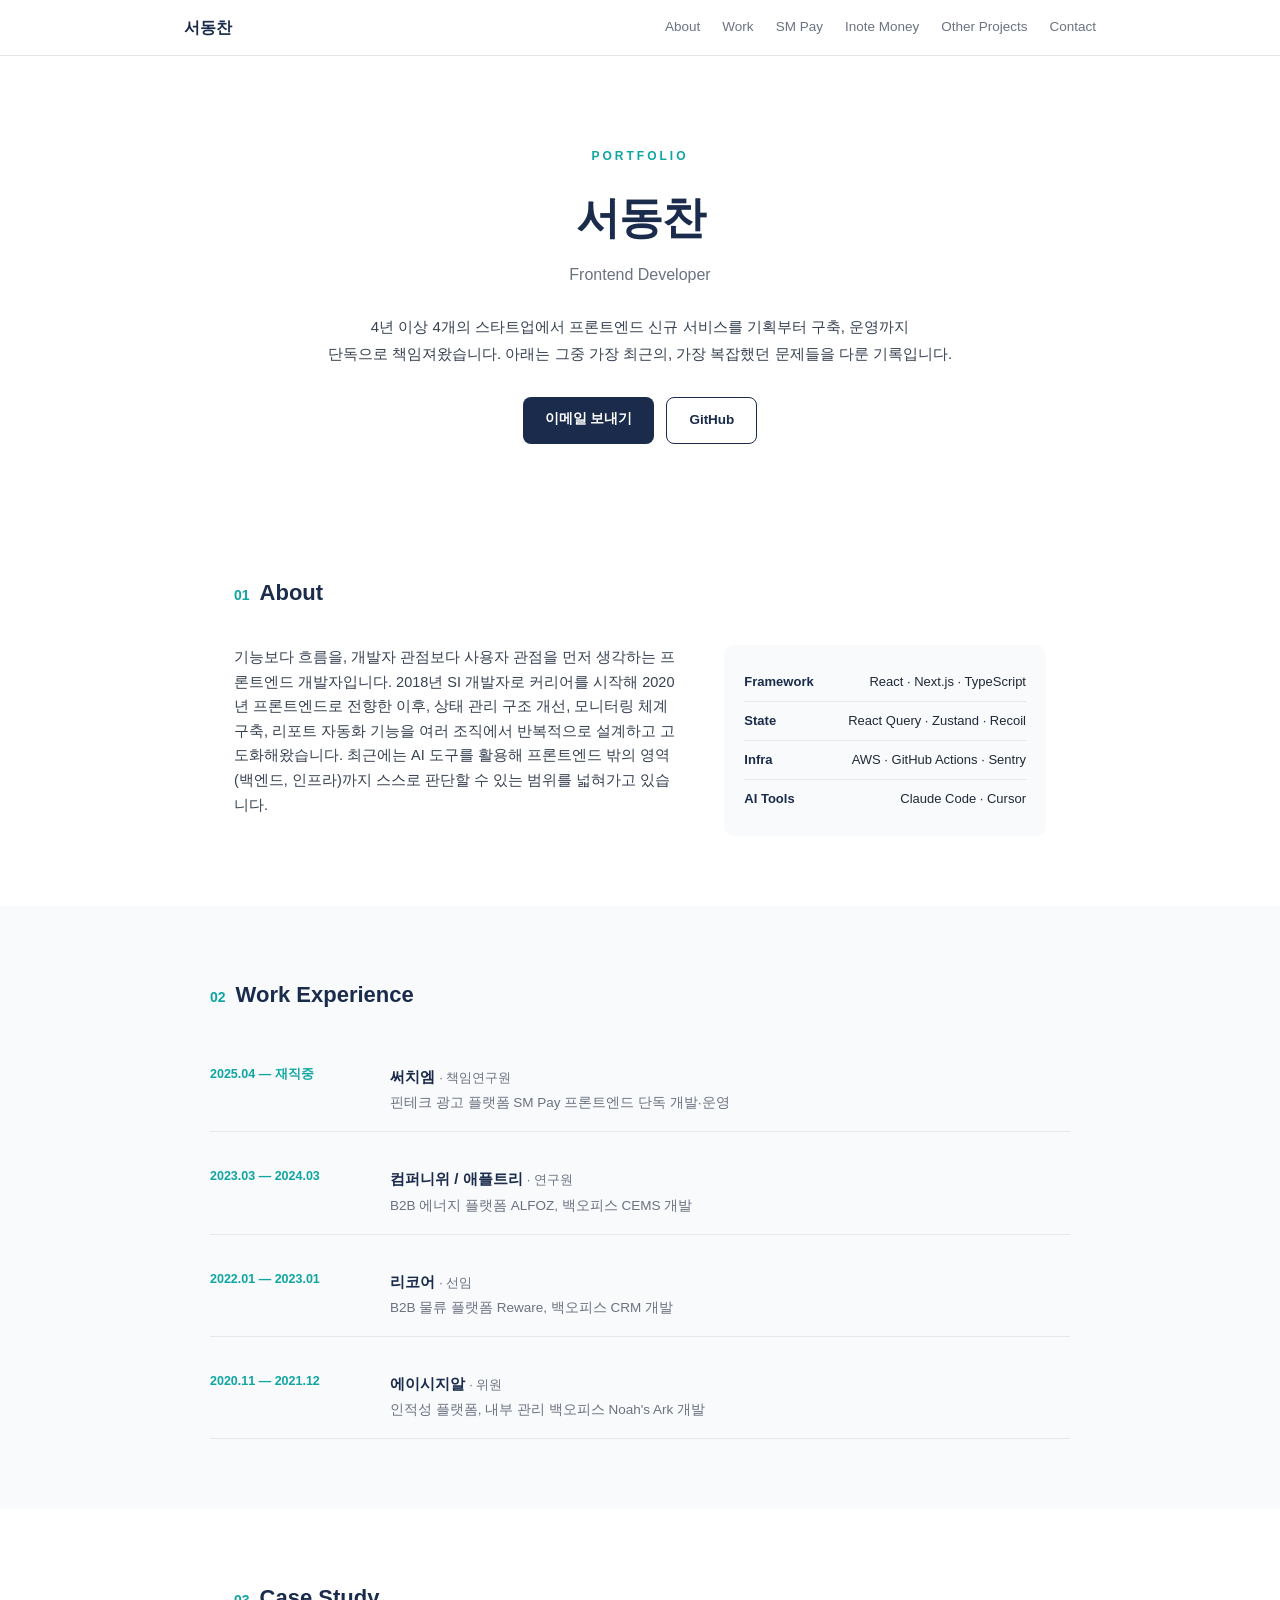
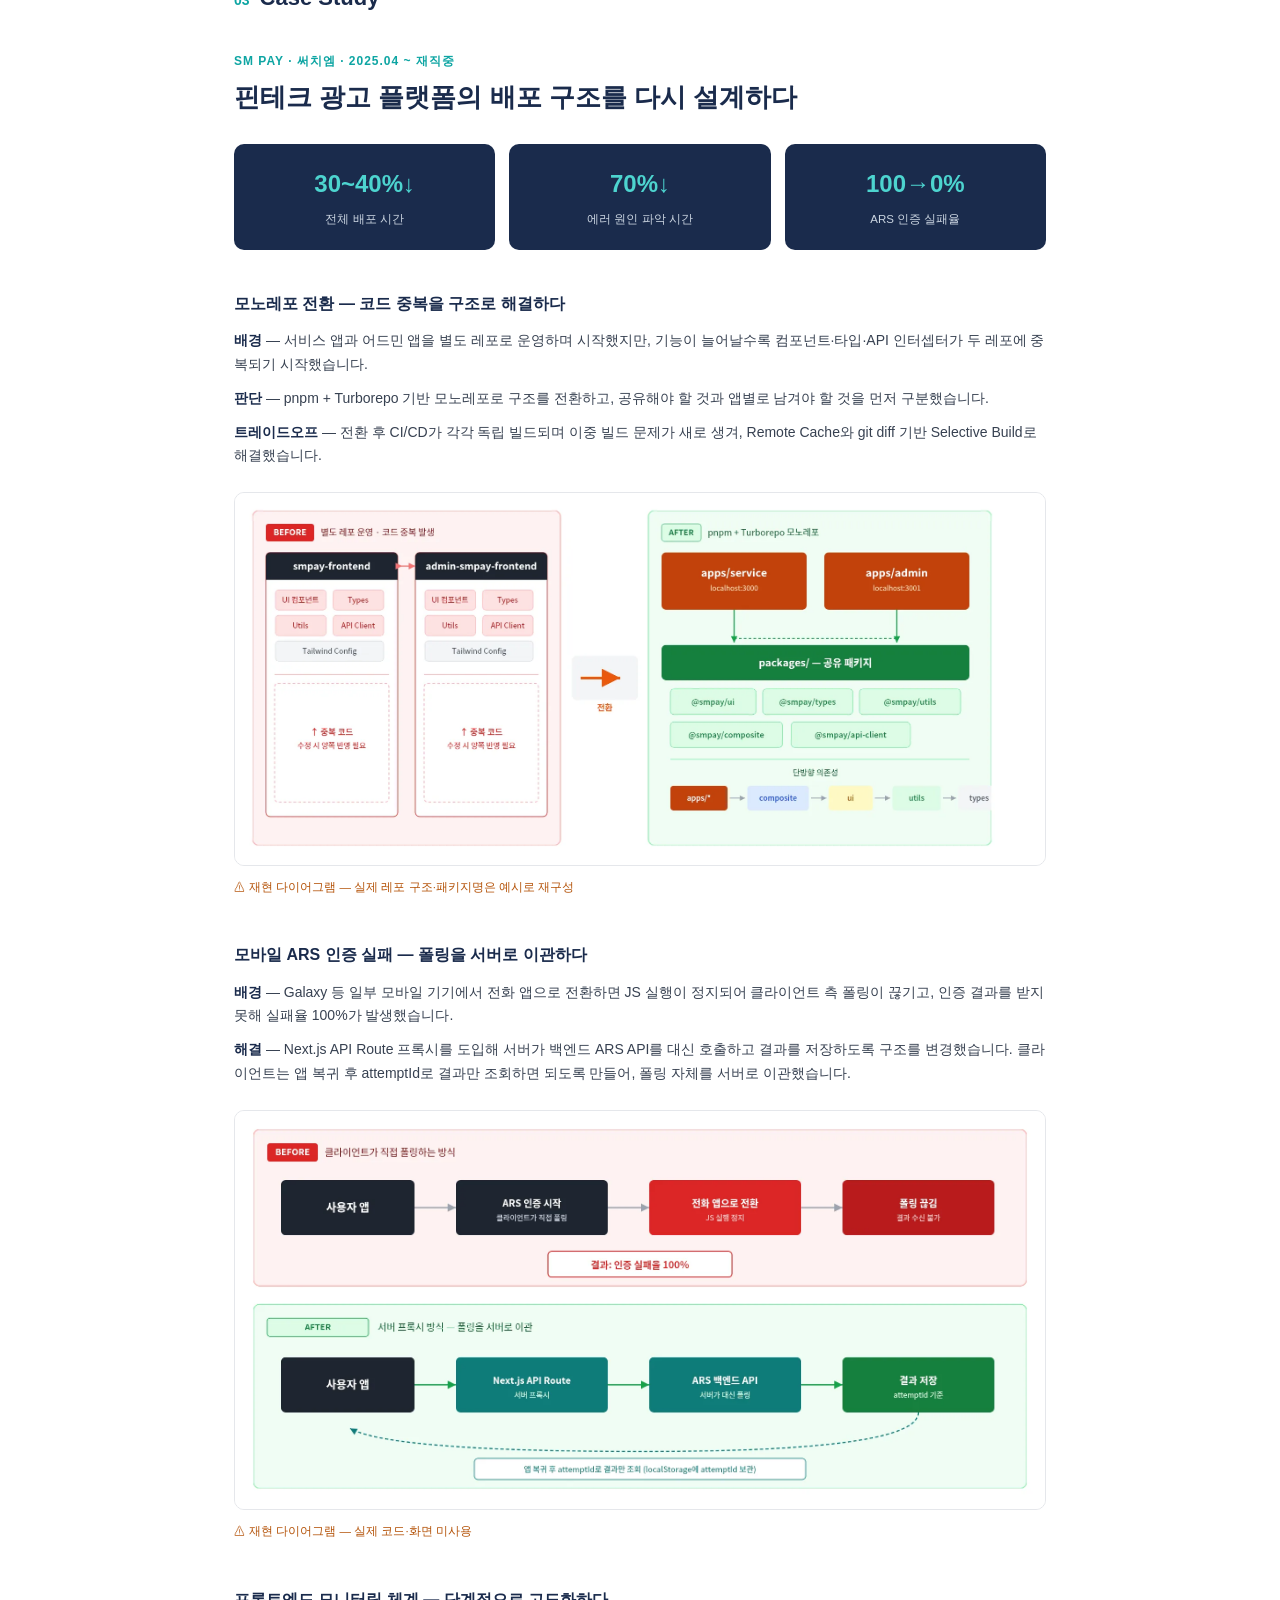
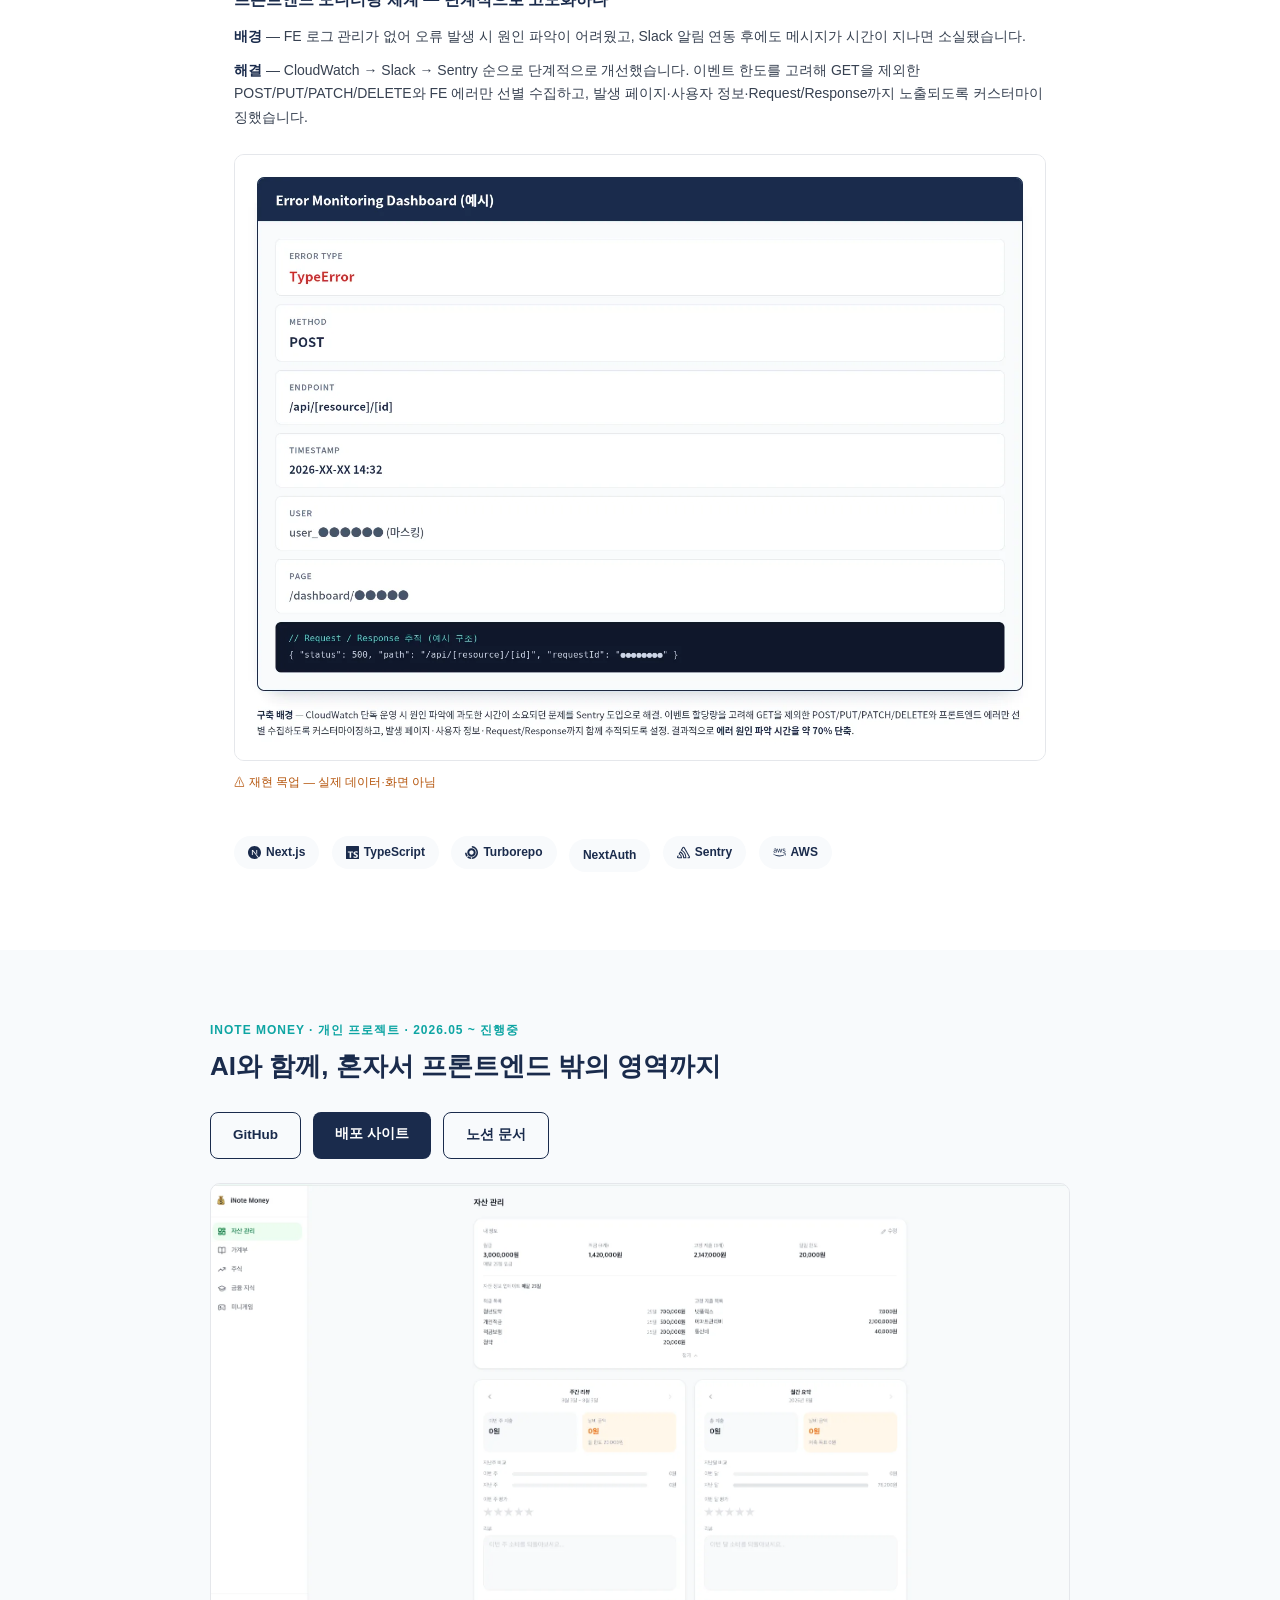
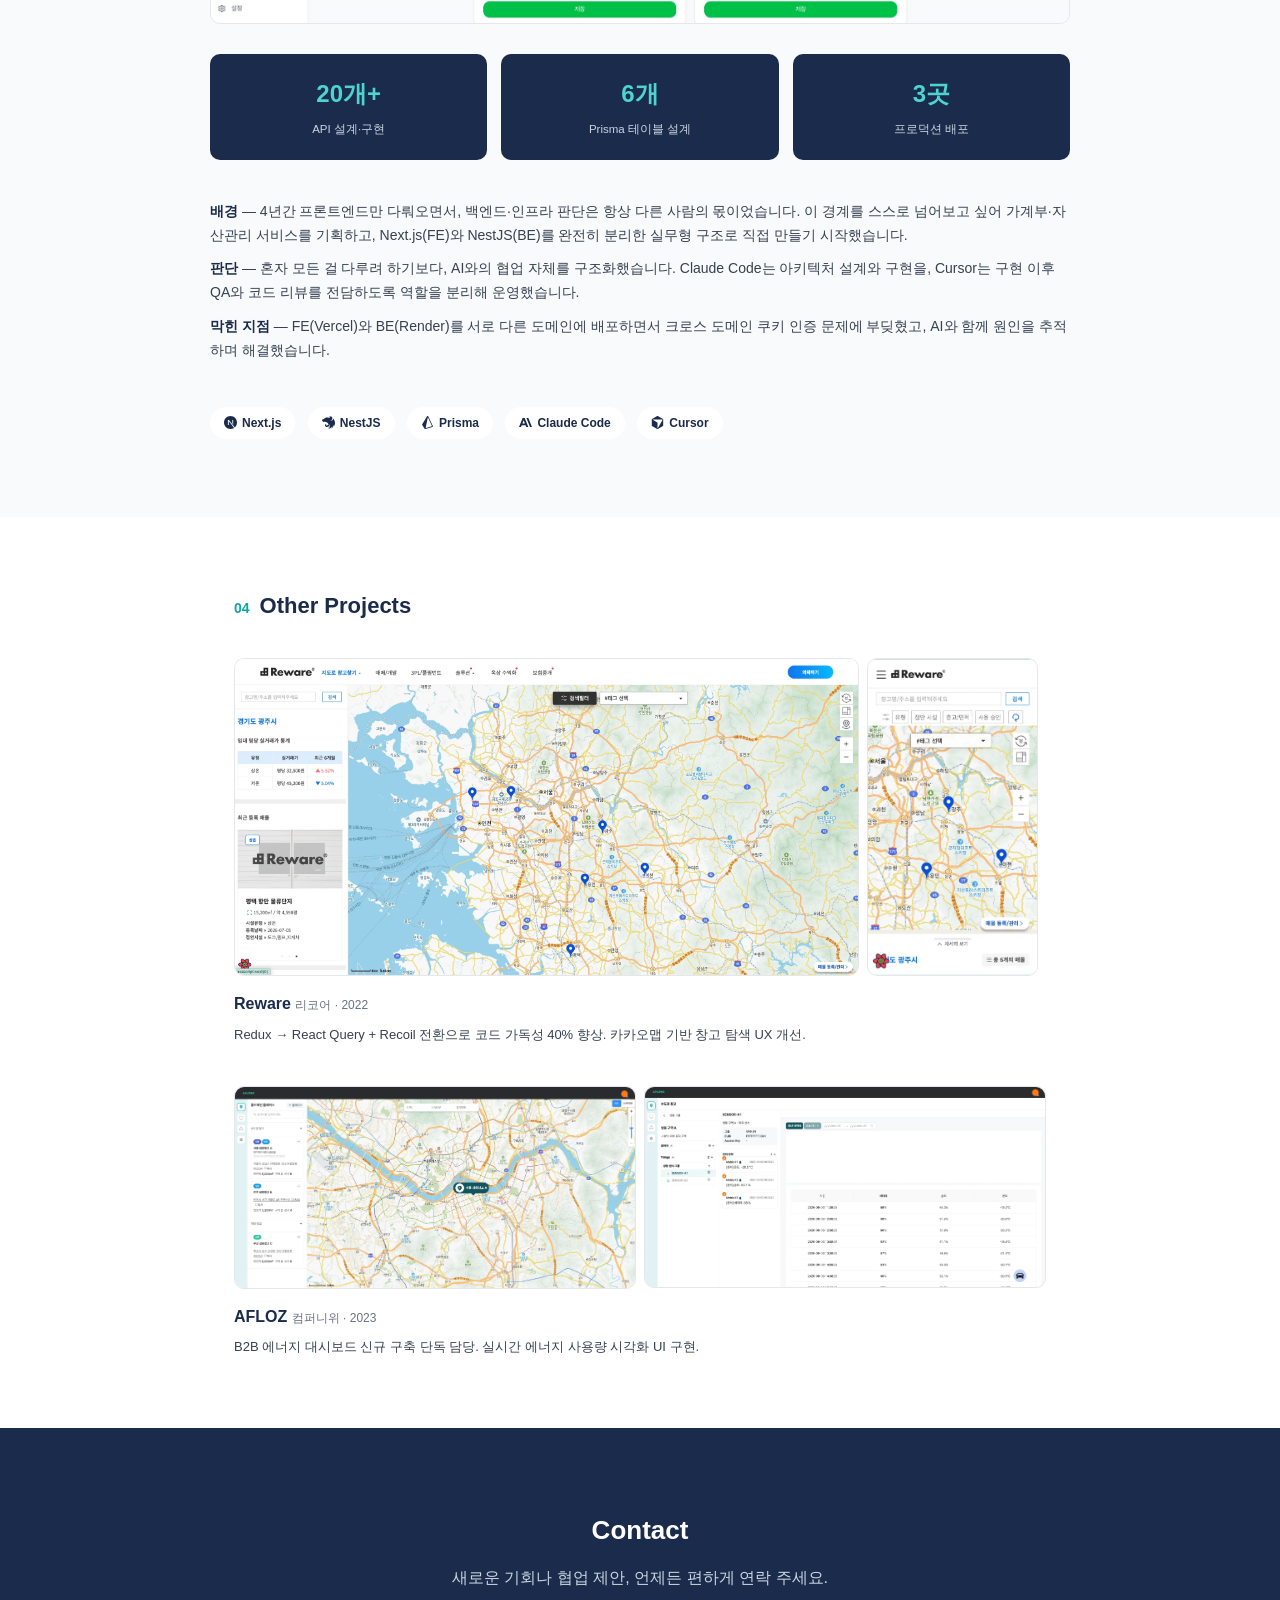
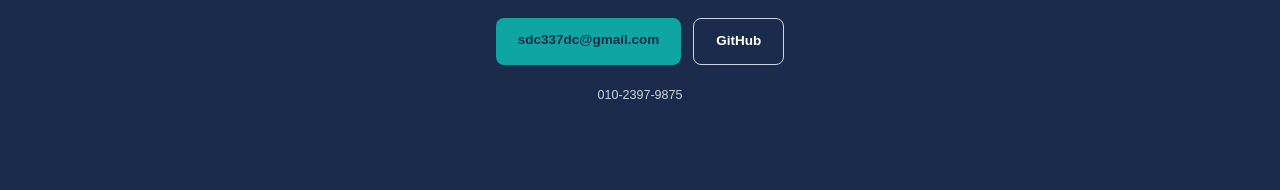
==== commit 60aad307: "fix: 경력 타임라인 날짜 오류 수정 + iNote Money 소개 페이지 가계부 섹션 추가 - 컴퍼니위/애플트리 종료일 2024.04 → 2024.03, 리코어 종료일 2023" ====
--- a/v1/index.html
+++ b/v1/index.html
@@ -66,14 +66,14 @@
       </div>
     </div>
     <div class="timeline-item">
-      <div class="timeline-period">2023.03 — 2024.04</div>
+      <div class="timeline-period">2023.03 — 2024.03</div>
       <div class="timeline-body">
         <div class="timeline-company">컴퍼니위 / 애플트리 <span>· 연구원</span></div>
         <div class="timeline-desc">B2B 에너지 플랫폼 ALFOZ, 백오피스 CEMS 개발</div>
       </div>
     </div>
     <div class="timeline-item">
-      <div class="timeline-period">2022.01 — 2023.02</div>
+      <div class="timeline-period">2022.01 — 2023.01</div>
       <div class="timeline-body">
         <div class="timeline-company">리코어 <span>· 선임</span></div>
         <div class="timeline-desc">B2B 물류 플랫폼 Reware, 백오피스 CRM 개발</div>
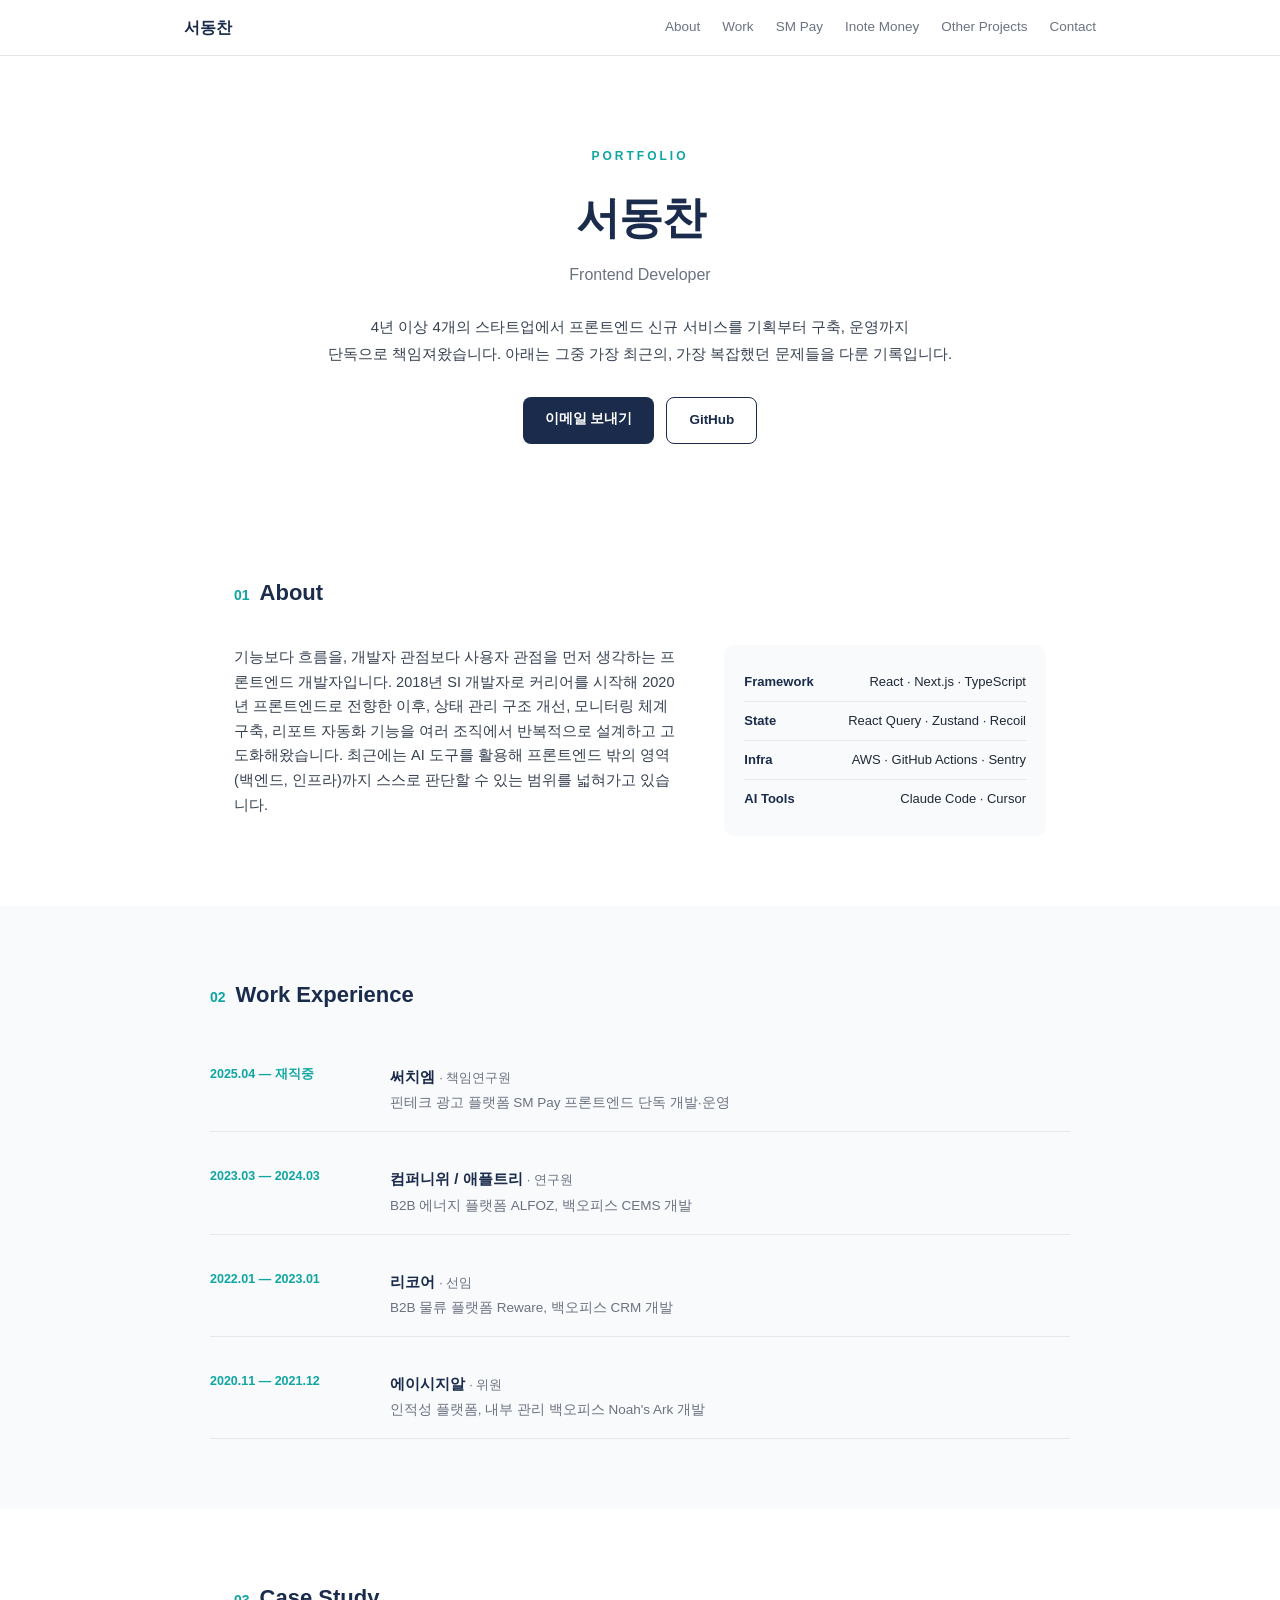
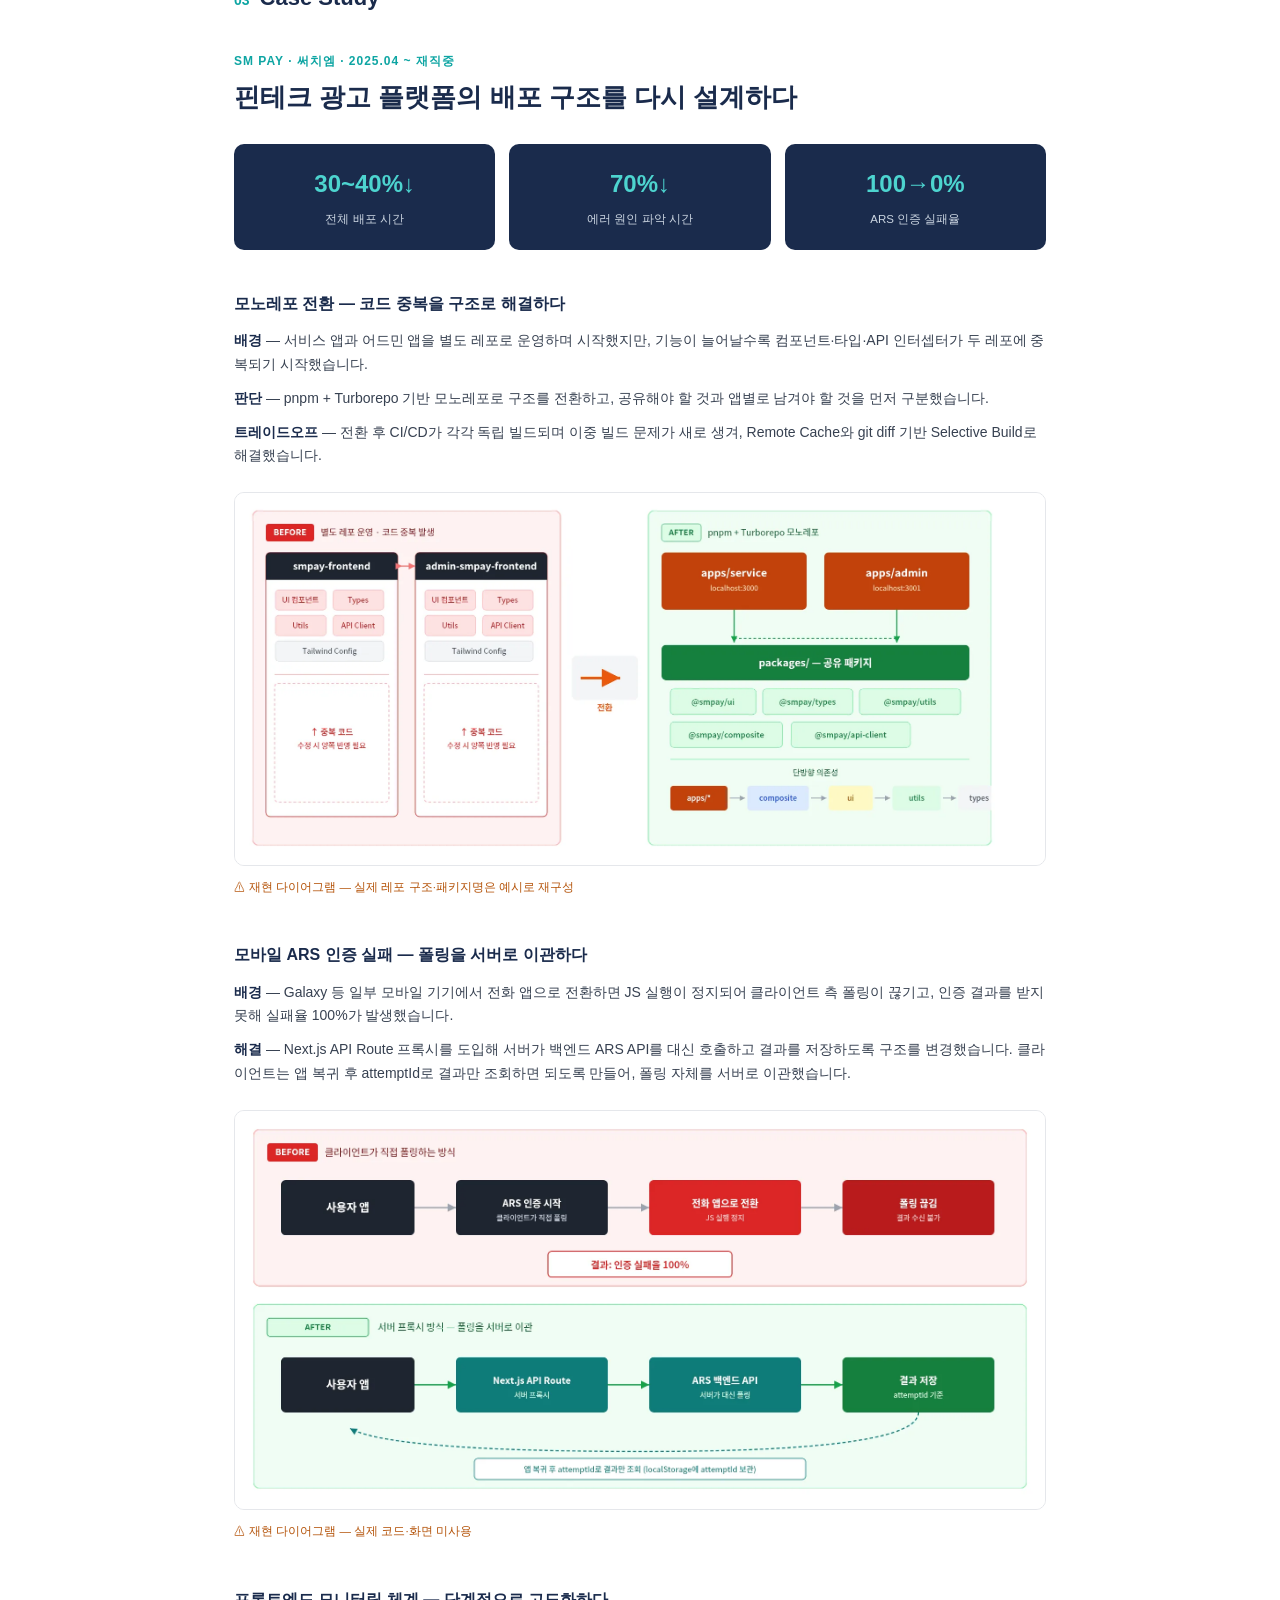
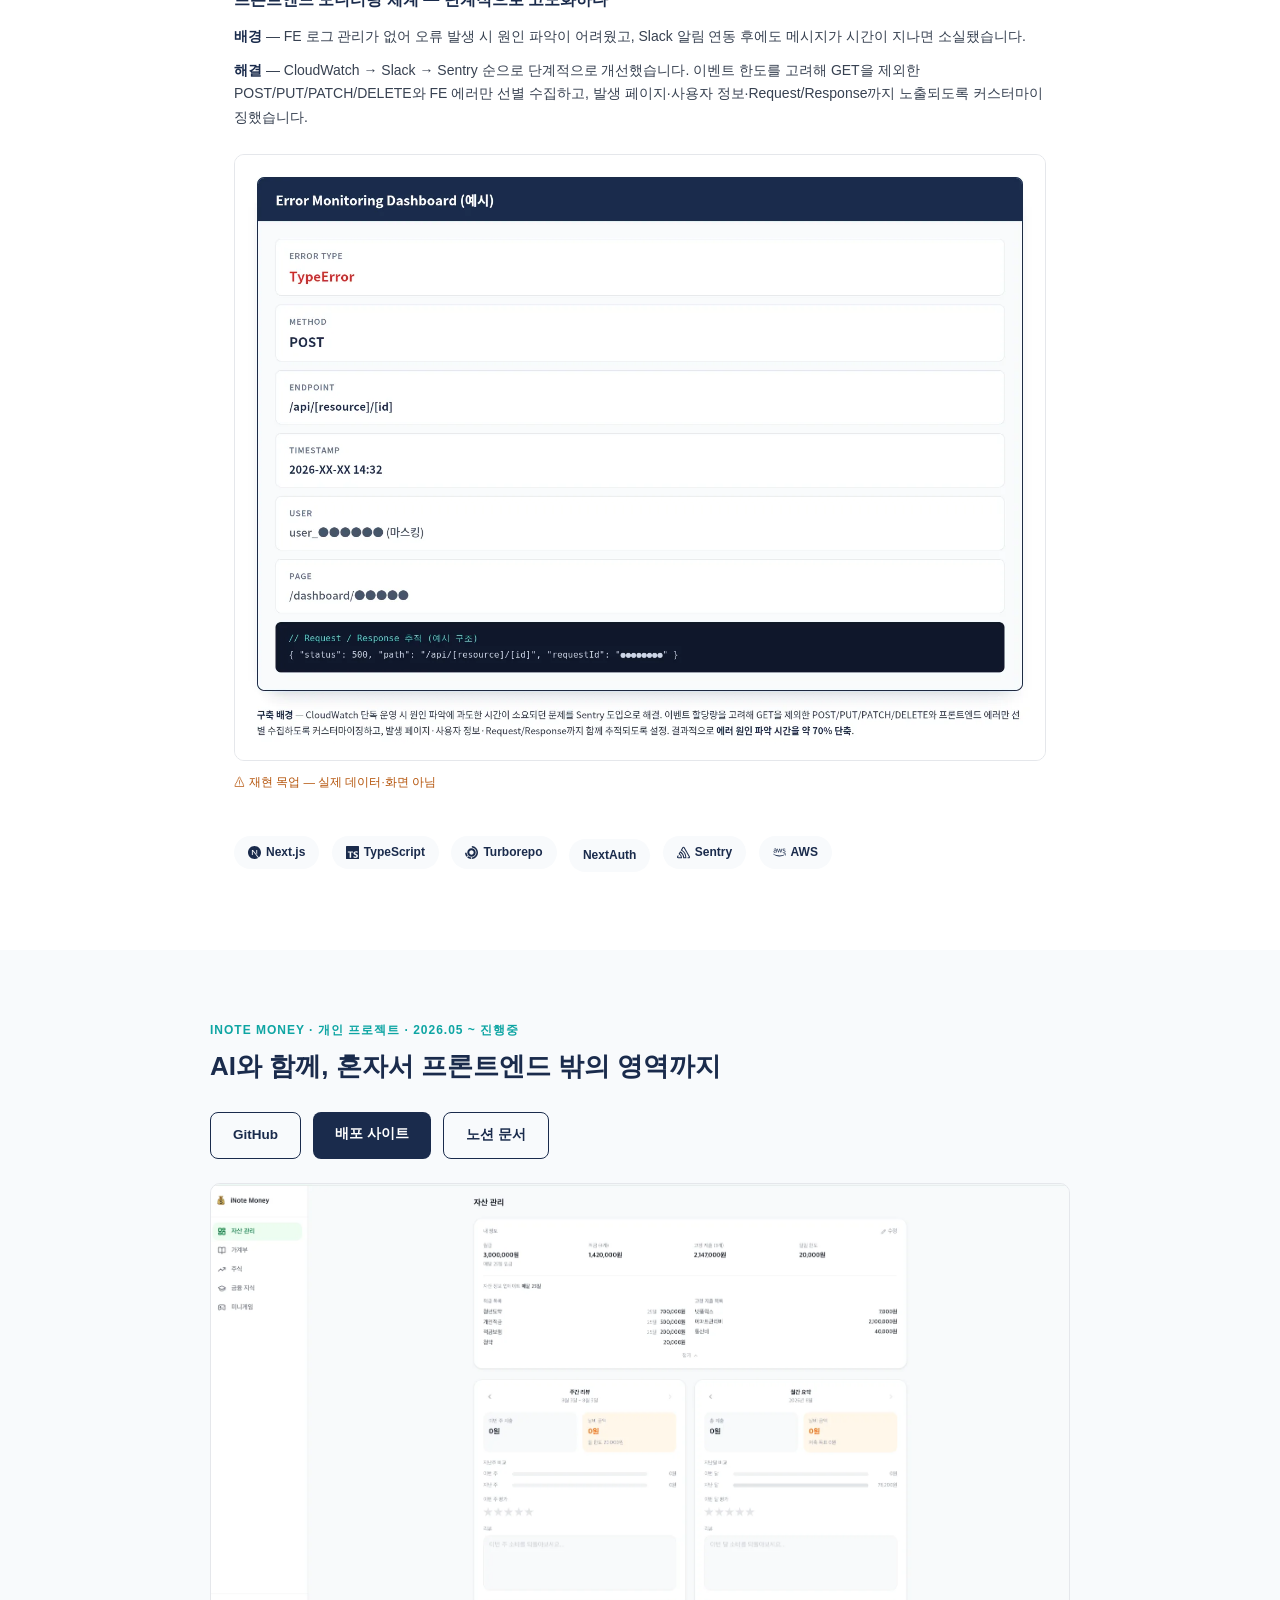
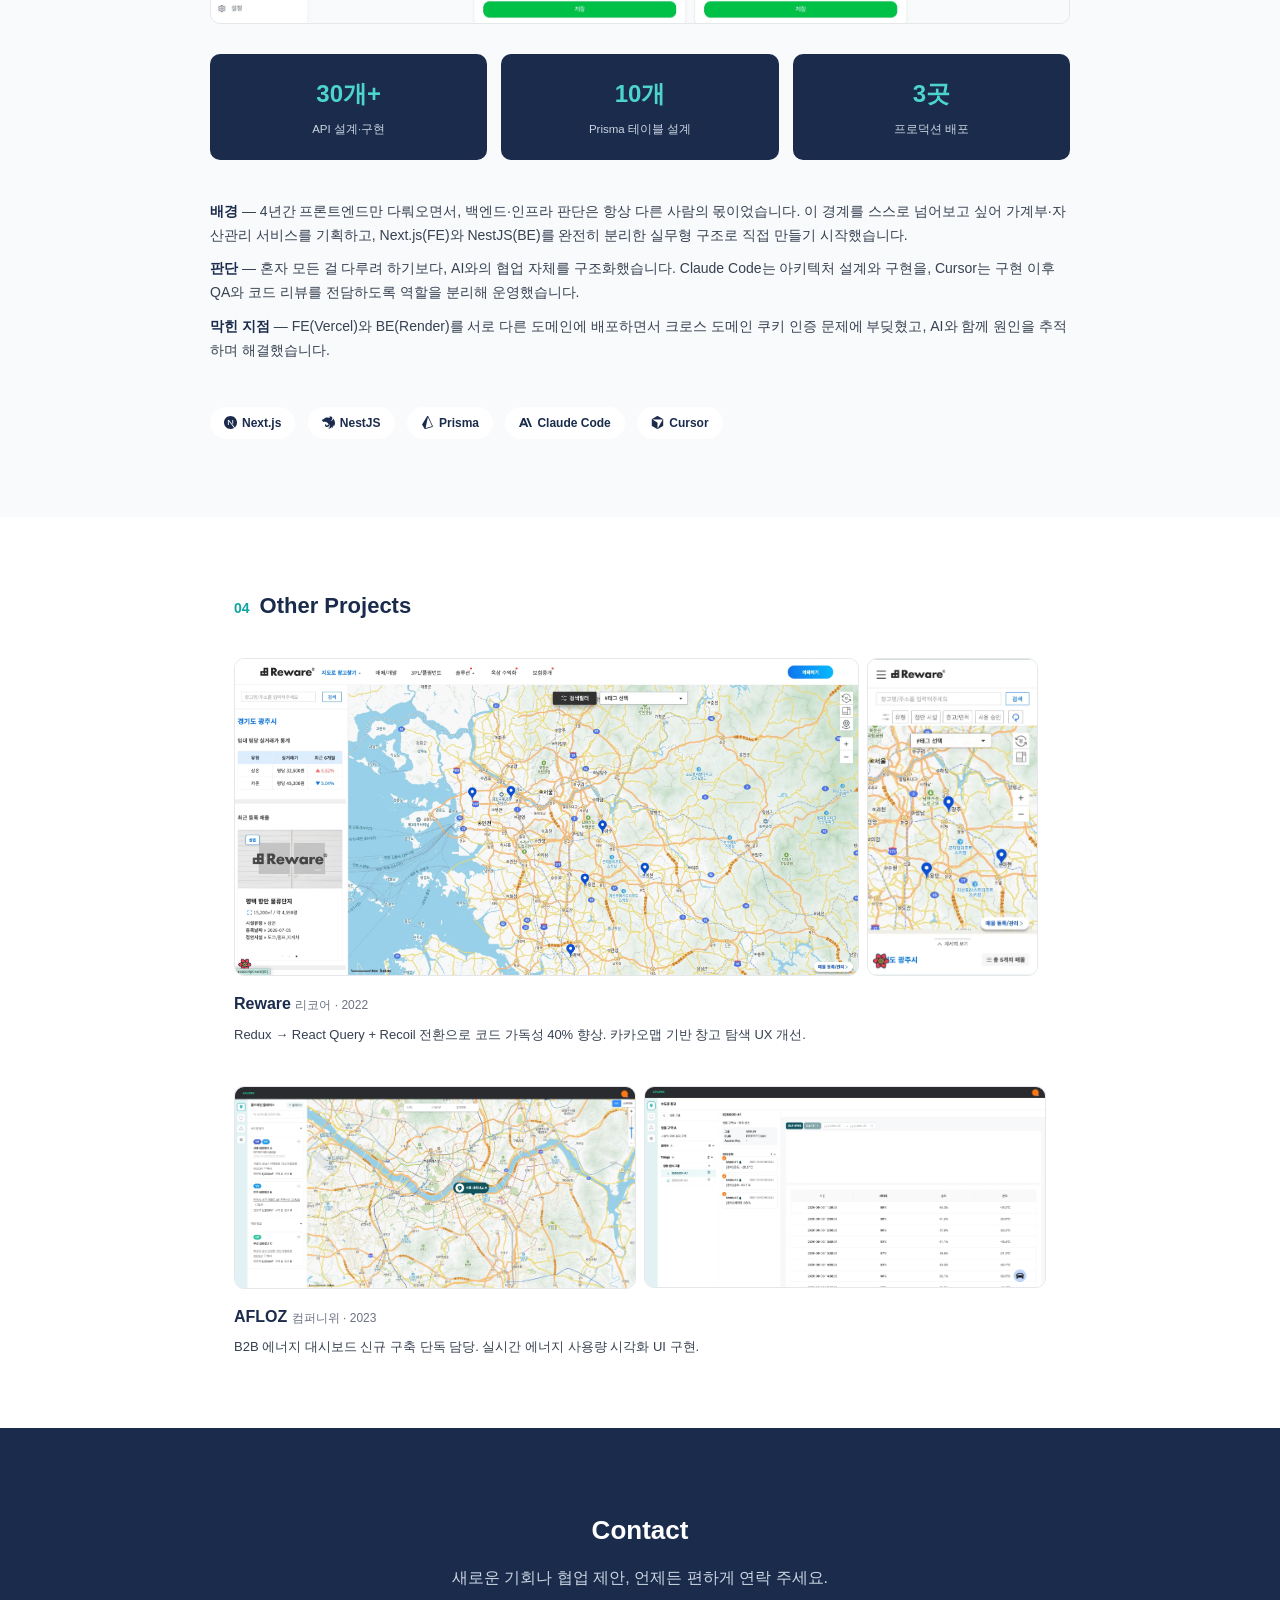
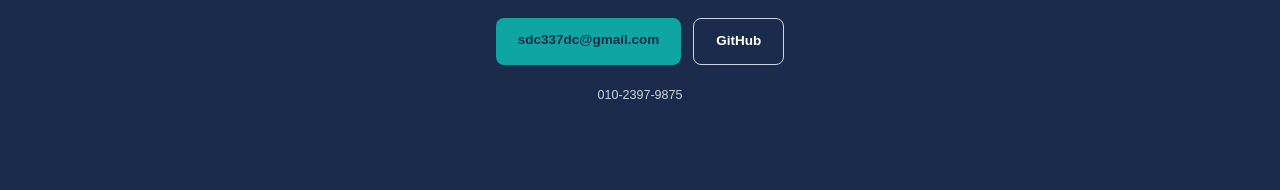
==== commit d9988dc3: "content: 이력서 기반 포트폴리오 내용 갱신 - 히어로 문구에서 "4년 이상 4개 스타트업" 연차 표현 제거, 이력서 SUMMARY로 교체 - 경력 타임라인에 프리랜서(202" ====
--- a/v1/index.html
+++ b/v1/index.html
@@ -150,8 +150,8 @@
   <img src="../assets/inote-dashboard.webp" alt="iNote Money 자산 관리 대시보드 화면" class="diagram" loading="lazy" style="display: block; margin-bottom: 30px;">
 
   <div class="impact-row">
-    <div class="impact-box"><div class="num">20개+</div><div class="desc">API 설계·구현</div></div>
-    <div class="impact-box"><div class="num">6개</div><div class="desc">Prisma 테이블 설계</div></div>
+    <div class="impact-box"><div class="num">30개+</div><div class="desc">API 설계·구현</div></div>
+    <div class="impact-box"><div class="num">10개</div><div class="desc">Prisma 테이블 설계</div></div>
     <div class="impact-box"><div class="num">3곳</div><div class="desc">프로덕션 배포</div></div>
   </div>
 
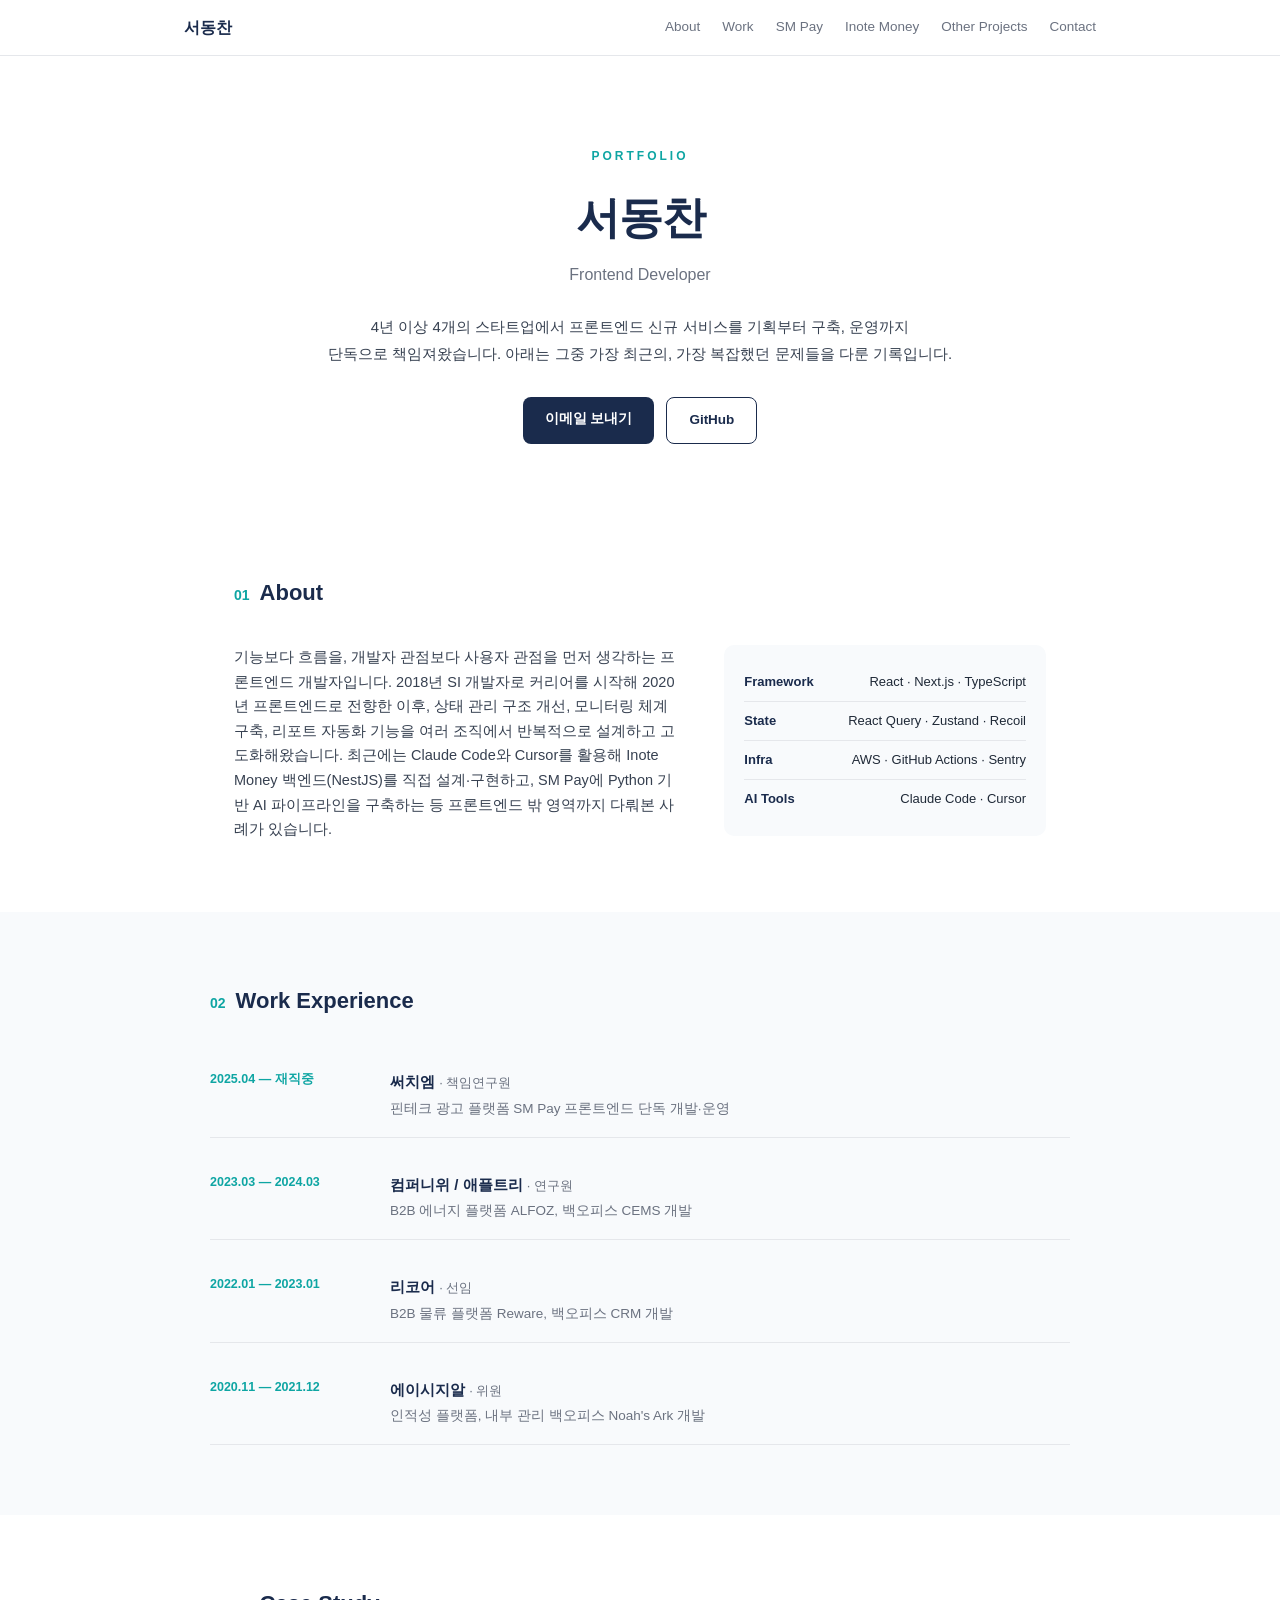
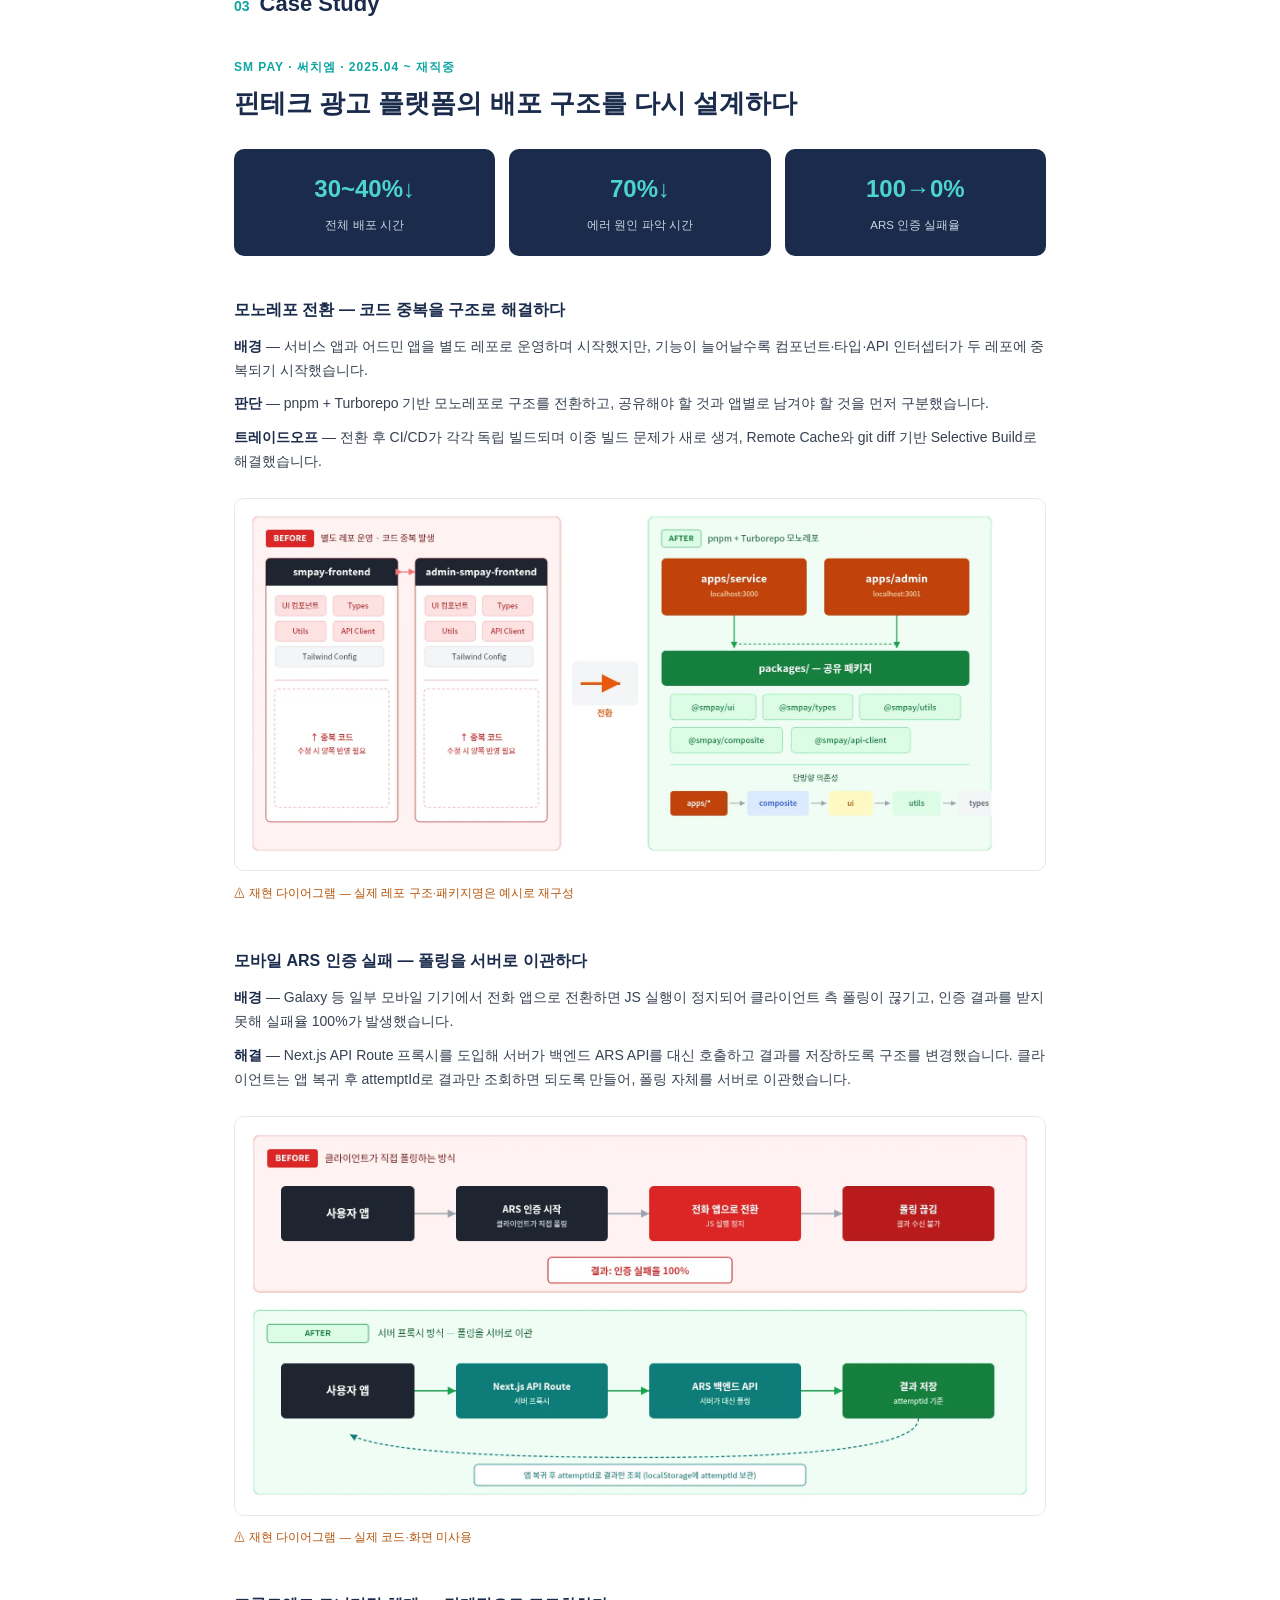
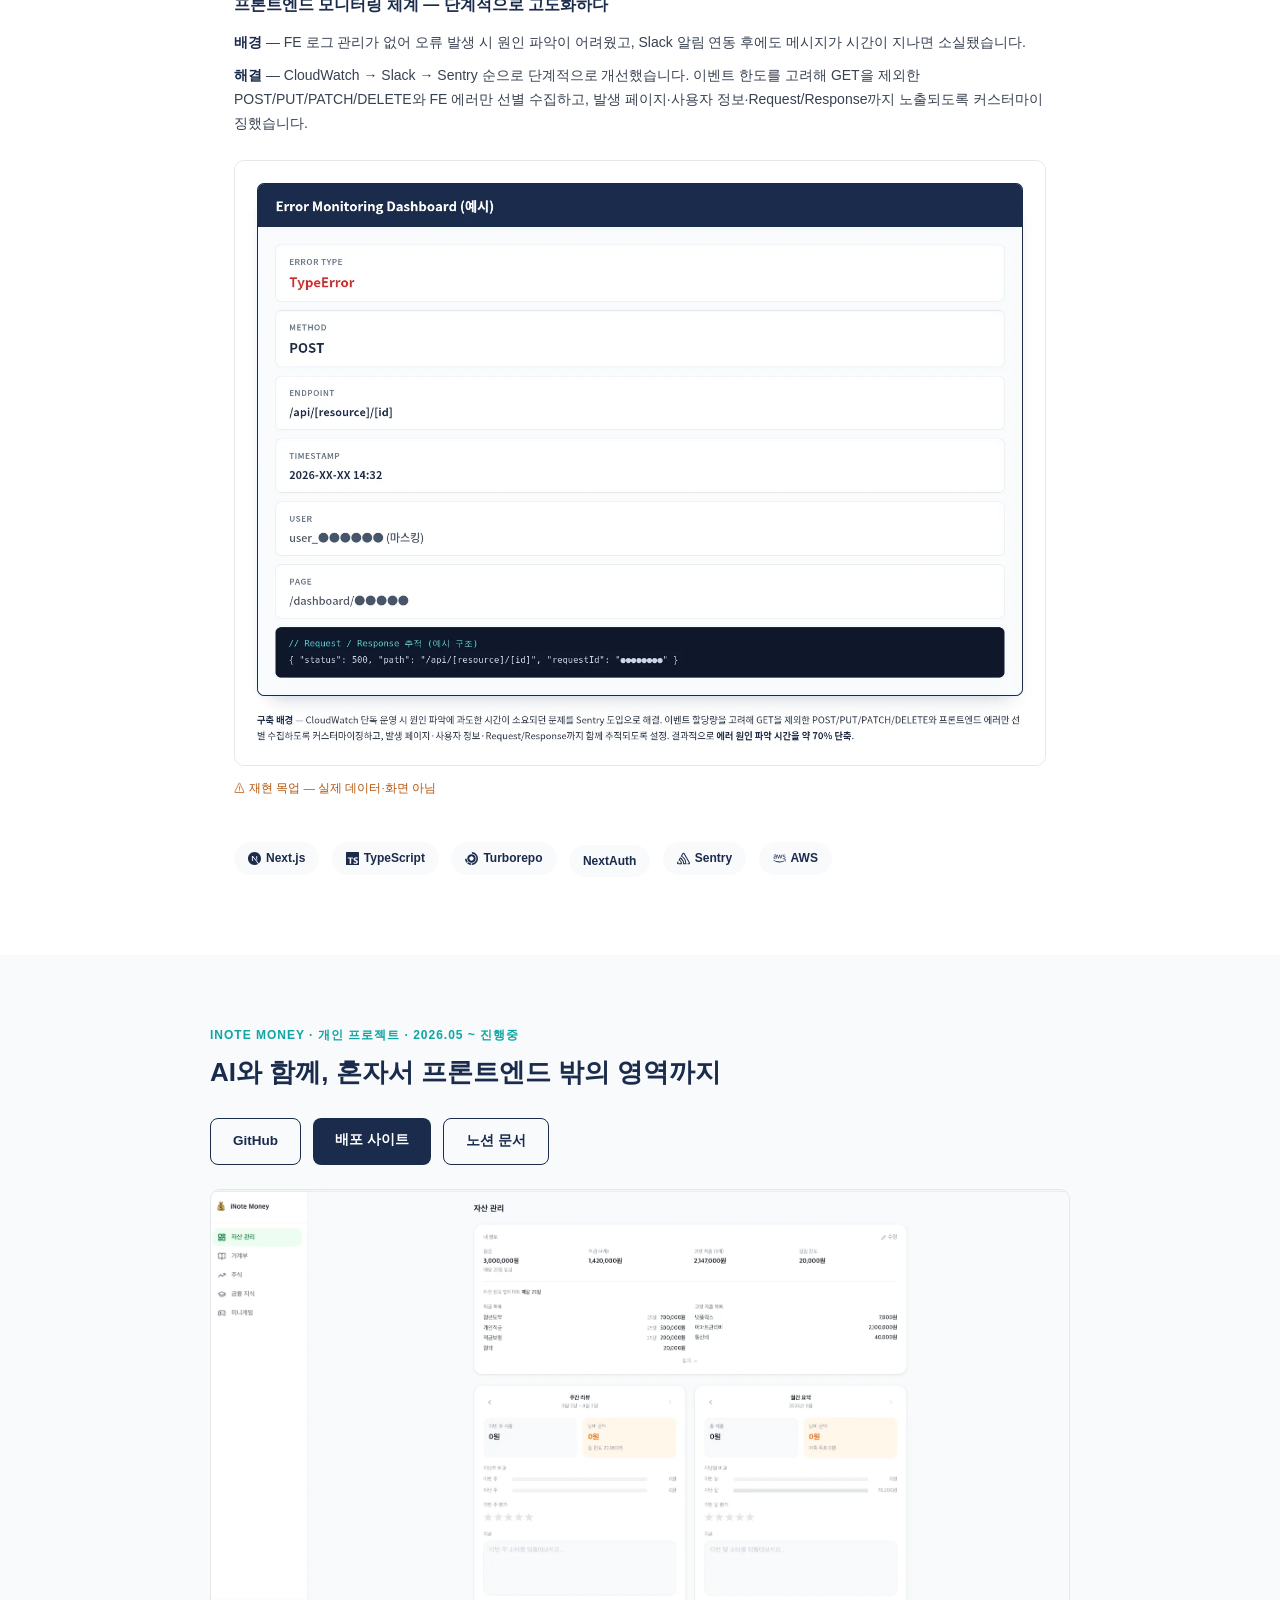
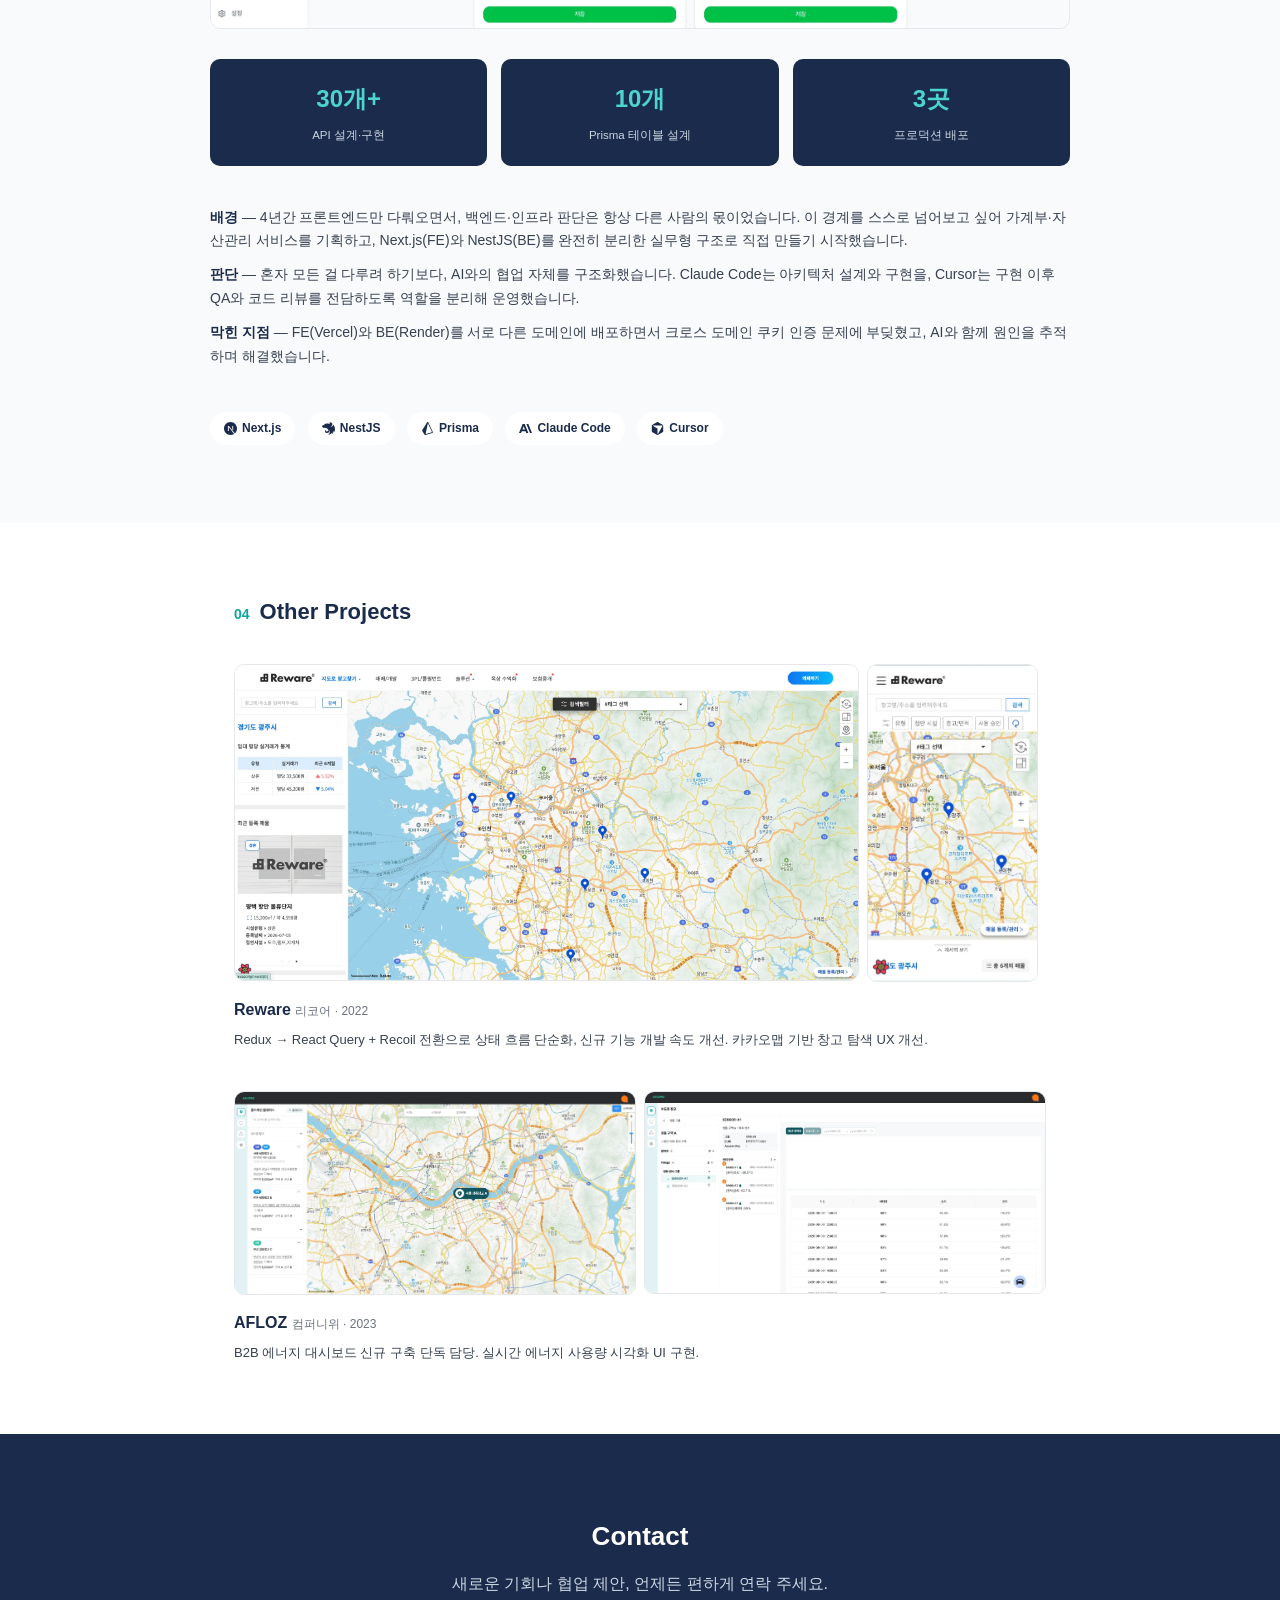
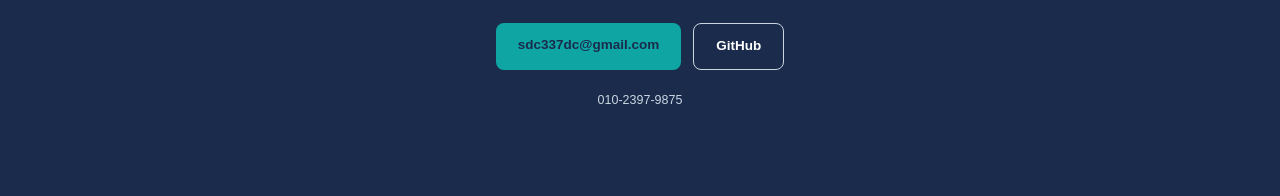
==== commit d70fbddd: "content: About·Reware 문구를 이력서 경력기술서 톤에 맞춰 정정 - About: "AI 도구로 범위를 넓혀가고 있습니다" 진행형 자평 → Inote Money Ne" ====
--- a/v1/index.html
+++ b/v1/index.html
@@ -43,8 +43,8 @@
       기능보다 흐름을, 개발자 관점보다 사용자 관점을 먼저 생각하는 프론트엔드 개발자입니다.
       2018년 SI 개발자로 커리어를 시작해 2020년 프론트엔드로 전향한 이후, 상태 관리 구조 개선,
       모니터링 체계 구축, 리포트 자동화 기능을 여러 조직에서 반복적으로 설계하고 고도화해왔습니다.
-      최근에는 AI 도구를 활용해 프론트엔드 밖의 영역(백엔드, 인프라)까지 스스로 판단할 수 있는 범위를
-      넓혀가고 있습니다.
+      최근에는 Claude Code와 Cursor를 활용해 Inote Money 백엔드(NestJS)를 직접 설계·구현하고,
+      SM Pay에 Python 기반 AI 파이프라인을 구축하는 등 프론트엔드 밖 영역까지 다뤄본 사례가 있습니다.
     </p>
     <div class="skills-compact">
       <div class="skill-row"><span class="skill-label">Framework</span><span>React · Next.js · TypeScript</span></div>
@@ -180,7 +180,7 @@
         <img src="../assets/reware-mobile.webp" alt="Reware 모바일 창고 탐색 화면" class="diagram shot-cell narrow" loading="lazy">
       </div>
       <h4>Reware <span class="other-meta">리코어 · 2022</span></h4>
-      <p>Redux → React Query + Recoil 전환으로 코드 가독성 40% 향상. 카카오맵 기반 창고 탐색 UX 개선.</p>
+      <p>Redux → React Query + Recoil 전환으로 상태 흐름 단순화, 신규 기능 개발 속도 개선. 카카오맵 기반 창고 탐색 UX 개선.</p>
     </div>
     <div class="other-card">
       <div class="other-shots">
